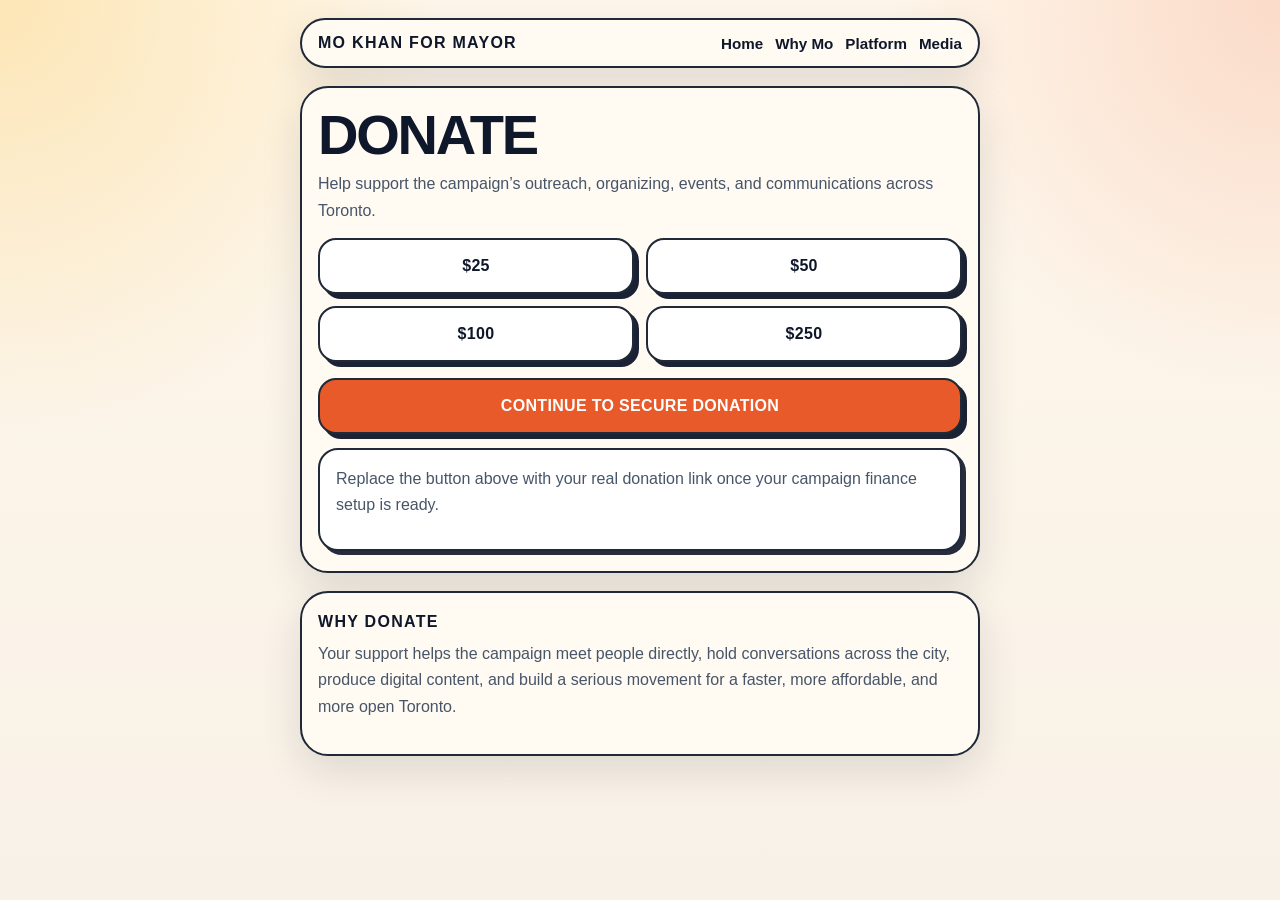
==== donate.html @ 5d686a18 "Create donate.html" ====
<!DOCTYPE html>
<html lang="en">
<head>
  <meta charset="UTF-8" />
  <meta name="viewport" content="width=device-width, initial-scale=1.0" />
  <title>Donate | Mo Khan for Mayor</title>
  <style>
    :root {
      --bg: #f7efe3;
      --paper: #fffaf2;
      --ink: #0f172a;
      --muted: #475569;
      --red: #e85a2a;
      --gold: #f6b317;
      --border: #1f2937;
      --shadow: 0 14px 40px rgba(15, 23, 42, 0.12);
    }

    * { box-sizing: border-box; }

    body {
      margin: 0;
      font-family: Inter, -apple-system, BlinkMacSystemFont, "Segoe UI", Roboto, Helvetica, Arial, sans-serif;
      color: var(--ink);
      background:
        radial-gradient(circle at top left, rgba(246,179,23,0.25), transparent 28%),
        radial-gradient(circle at top right, rgba(232,90,42,0.18), transparent 25%),
        linear-gradient(180deg, #fff7eb 0%, #f8f1e7 100%);
      min-height: 100vh;
      padding: 18px 12px 30px;
    }

    .container {
      width: 100%;
      max-width: 680px;
      margin: 0 auto;
    }

    .nav, .section {
      background: var(--paper);
      border: 2px solid var(--border);
      box-shadow: var(--shadow);
      border-radius: 28px;
    }

    .nav {
      display: flex;
      justify-content: space-between;
      align-items: center;
      gap: 12px;
      flex-wrap: wrap;
      padding: 14px 16px;
      margin-bottom: 18px;
    }

    .brand {
      font-weight: 900;
      text-transform: uppercase;
      letter-spacing: 0.08em;
    }

    .navlinks {
      display: flex;
      gap: 12px;
      flex-wrap: wrap;
    }

    .navlinks a {
      text-decoration: none;
      color: var(--ink);
      font-weight: 800;
      font-size: 0.95rem;
    }

    .section {
      padding: 20px 16px;
      margin-bottom: 18px;
    }

    h1 {
      margin: 0 0 10px;
      font-size: clamp(2rem, 8vw, 3.5rem);
      line-height: 0.95;
      text-transform: uppercase;
      letter-spacing: -0.04em;
    }

    h2 {
      margin: 0 0 10px;
      font-size: 1rem;
      text-transform: uppercase;
      letter-spacing: 0.08em;
    }

    p {
      margin: 0 0 14px;
      color: var(--muted);
      line-height: 1.65;
      font-weight: 500;
    }

    .amounts {
      display: grid;
      grid-template-columns: 1fr 1fr;
      gap: 12px;
      margin-top: 12px;
    }

    .amount, .btn {
      display: flex;
      align-items: center;
      justify-content: center;
      min-height: 56px;
      text-decoration: none;
      border-radius: 18px;
      border: 2px solid var(--border);
      background: #fff;
      color: var(--ink);
      font-weight: 900;
      text-transform: uppercase;
      letter-spacing: 0.02em;
      box-shadow: 5px 5px 0 rgba(15, 23, 42, 0.95);
    }

    .btn.primary {
      background: var(--red);
      color: white;
    }

    .note {
      background: #fff;
      border: 2px solid var(--border);
      border-radius: 20px;
      padding: 16px;
      box-shadow: 4px 4px 0 rgba(15, 23, 42, 0.9);
      margin-top: 14px;
    }

    .actions {
      display: grid;
      gap: 12px;
      margin-top: 16px;
    }
  </style>
</head>
<body>
  <main class="container">
    <nav class="nav">
      <div class="brand">Mo Khan for Mayor</div>
      <div class="navlinks">
        <a href="index.html">Home</a>
        <a href="why-mo.html">Why Mo</a>
        <a href="platform.html">Platform</a>
        <a href="media.html">Media</a>
      </div>
    </nav>

    <section class="section">
      <h1>Donate</h1>
      <p>
        Help support the campaign’s outreach, organizing, events, and communications across Toronto.
      </p>

      <div class="amounts">
        <a class="amount" href="#">$25</a>
        <a class="amount" href="#">$50</a>
        <a class="amount" href="#">$100</a>
        <a class="amount" href="#">$250</a>
      </div>

      <div class="actions">
        <a class="btn primary" href="#">Continue to secure donation</a>
      </div>

      <div class="note">
        <p>
          Replace the button above with your real donation link once your campaign finance setup is ready.
        </p>
      </div>
    </section>

    <section class="section">
      <h2>Why donate</h2>
      <p>
        Your support helps the campaign meet people directly, hold conversations across the city,
        produce digital content, and build a serious movement for a faster, more affordable, and more open Toronto.
      </p>
    </section>
  </main>
</body>
</html>
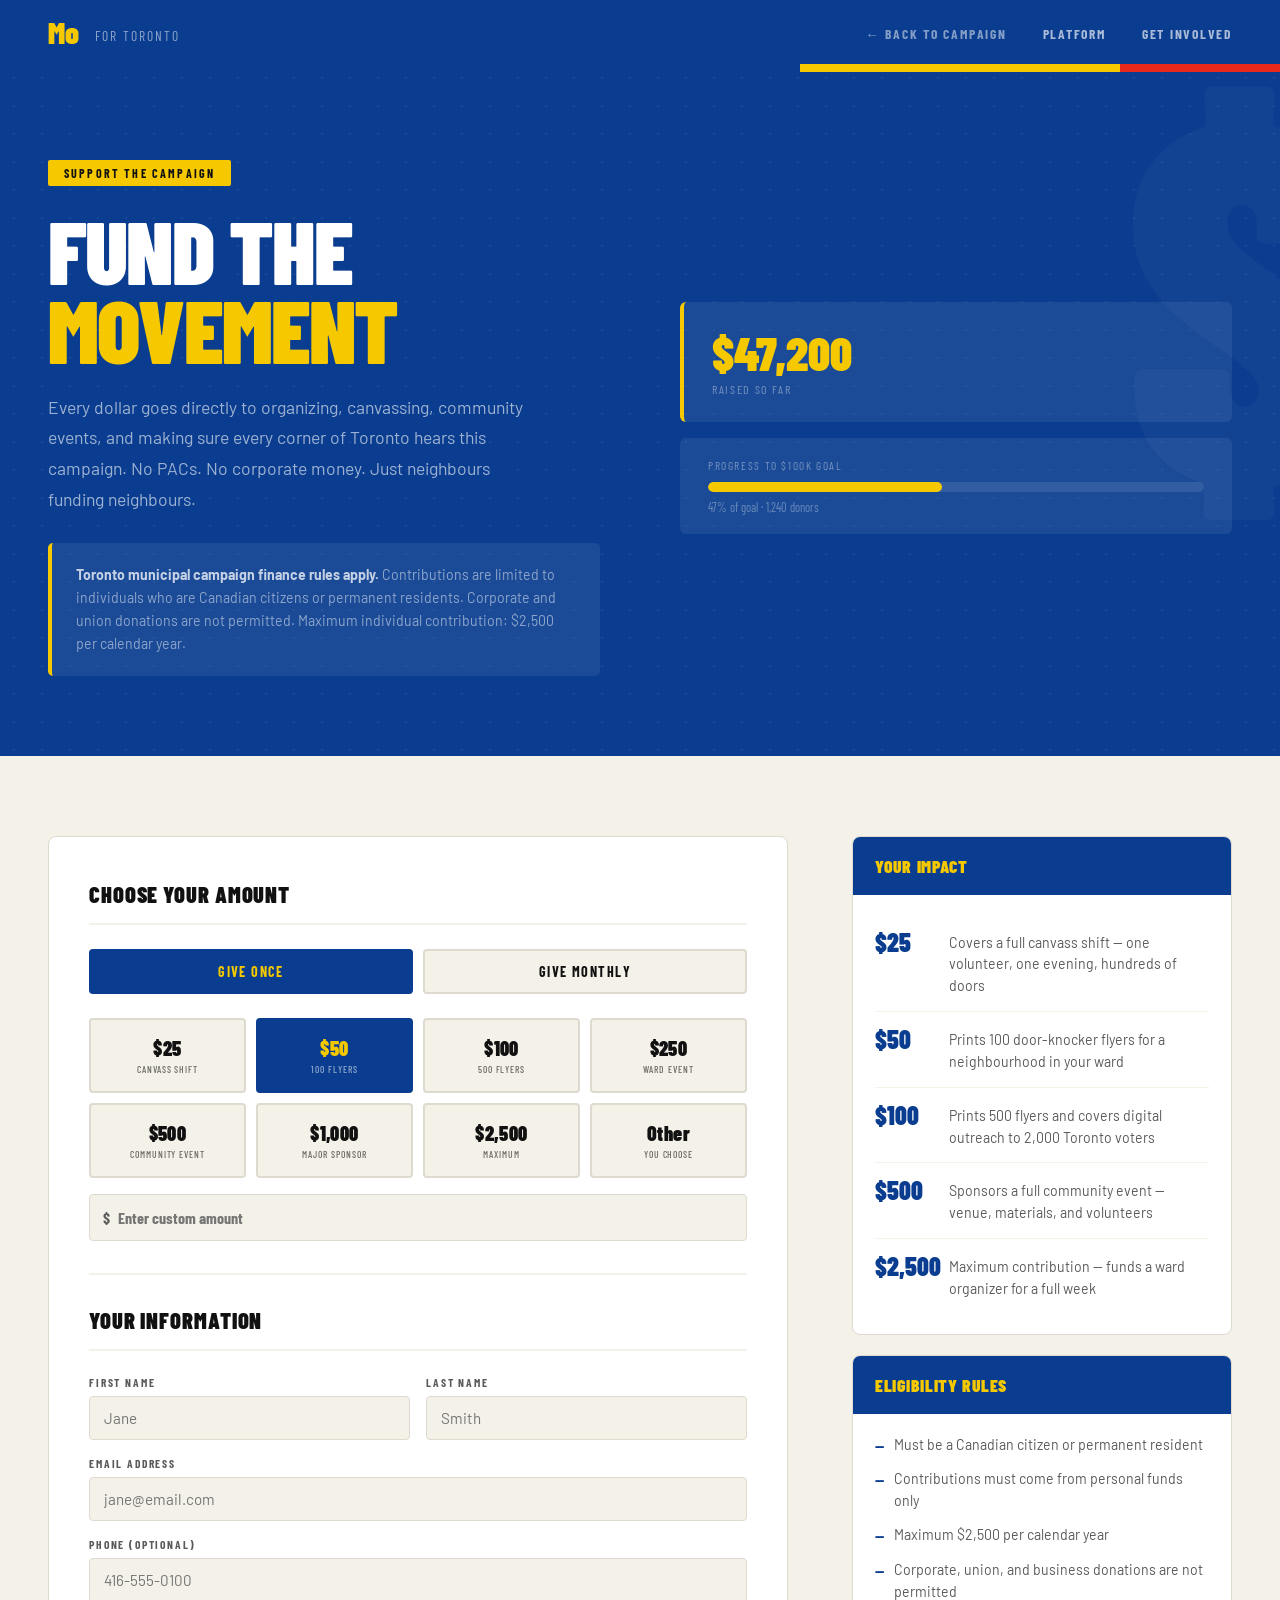
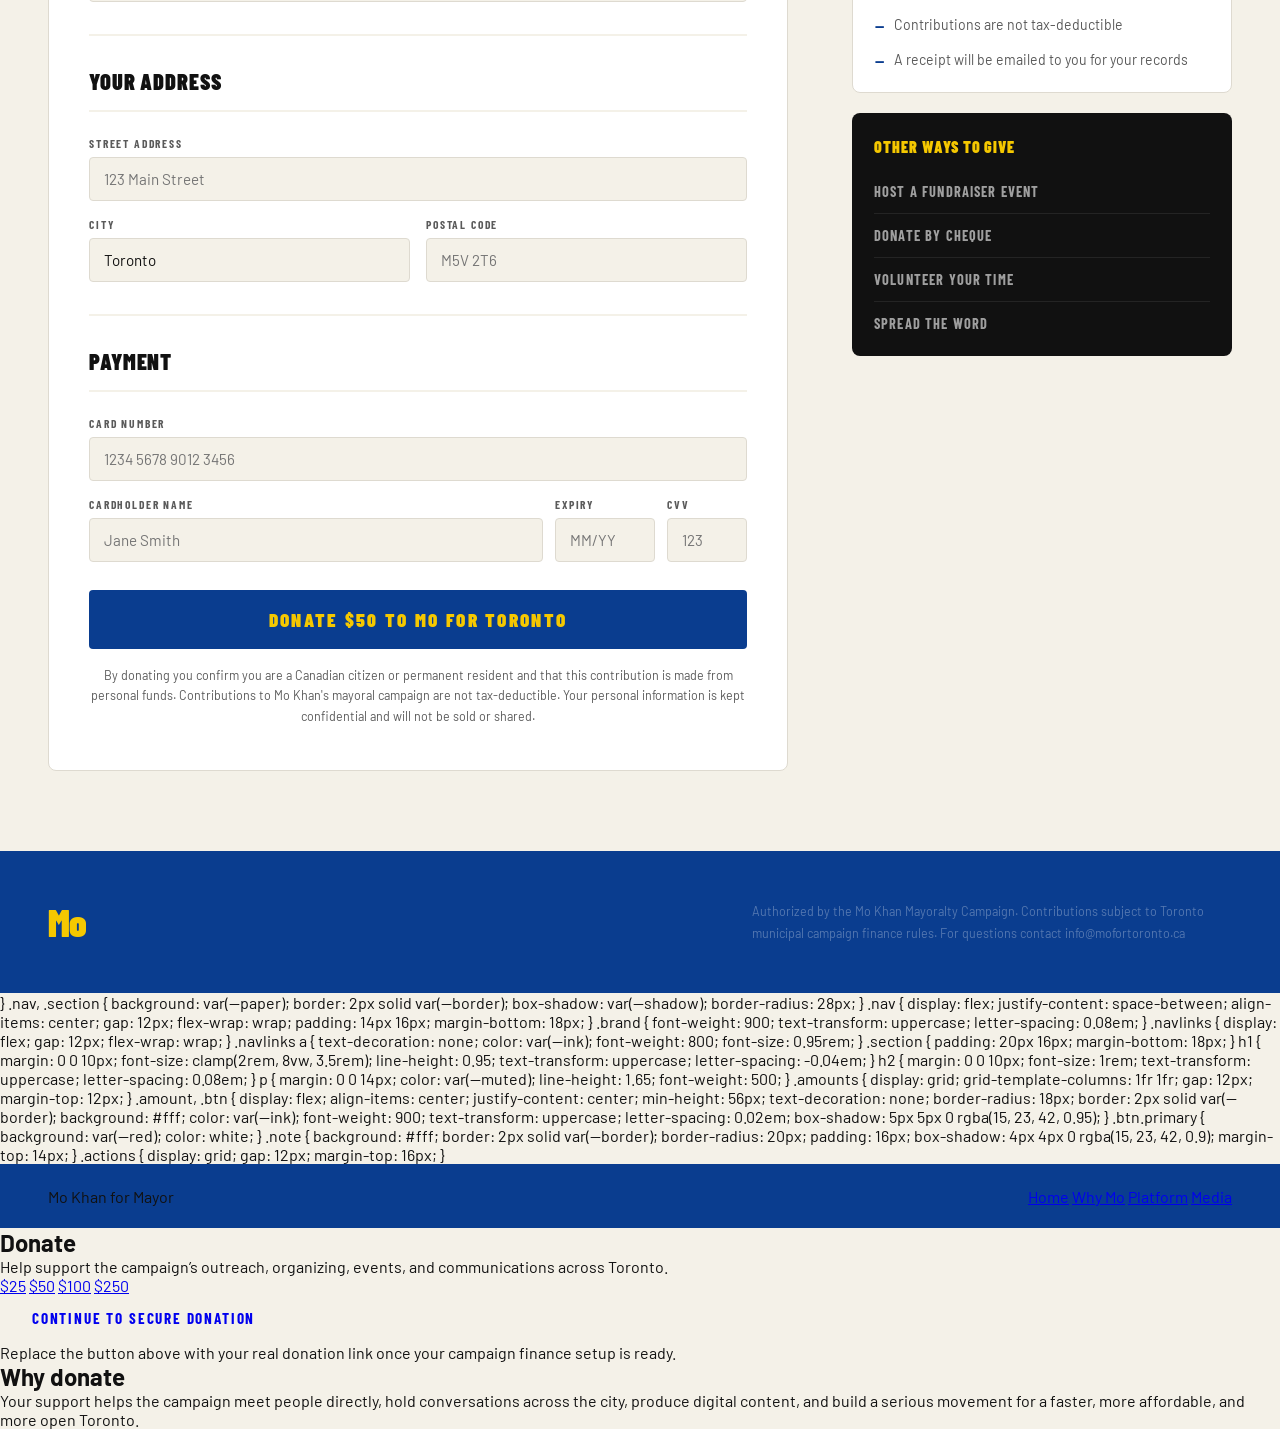
==== commit 4d7b1b4e: "Update donate.html" ====
--- a/donate.html
+++ b/donate.html
@@ -3,38 +3,456 @@
 <head>
   <meta charset="UTF-8" />
   <meta name="viewport" content="width=device-width, initial-scale=1.0" />
-  <title>Donate | Mo Khan for Mayor</title>
+  <title>Donate — Mo for Toronto</title>
+  <link rel="preconnect" href="https://fonts.googleapis.com">
+  <link rel="preconnect" href="https://fonts.gstatic.com" crossorigin>
+  <link href="https://fonts.googleapis.com/css2?family=Barlow+Condensed:ital,wght@0,400;0,700;0,900;1,900&family=Barlow:wght@400;500;700&display=swap" rel="stylesheet">
   <style>
     :root {
-      --bg: #f7efe3;
-      --paper: #fffaf2;
-      --ink: #0f172a;
-      --muted: #475569;
-      --red: #e85a2a;
-      --gold: #f6b317;
-      --border: #1f2937;
-      --shadow: 0 14px 40px rgba(15, 23, 42, 0.12);
-    }
-
-    * { box-sizing: border-box; }
-
-    body {
-      margin: 0;
-      font-family: Inter, -apple-system, BlinkMacSystemFont, "Segoe UI", Roboto, Helvetica, Arial, sans-serif;
-      color: var(--ink);
-      background:
-        radial-gradient(circle at top left, rgba(246,179,23,0.25), transparent 28%),
-        radial-gradient(circle at top right, rgba(232,90,42,0.18), transparent 25%),
-        linear-gradient(180deg, #fff7eb 0%, #f8f1e7 100%);
-      min-height: 100vh;
-      padding: 18px 12px 30px;
-    }
-
-    .container {
-      width: 100%;
-      max-width: 680px;
-      margin: 0 auto;
-    }
+      --blue:    #0A3D8F;
+      --blue2:   #0D4FAF;
+      --yellow:  #F5C800;
+      --yellow2: #C49A00;
+      --red:     #E8291C;
+      --black:   #111111;
+      --paper:   #F4F1E8;
+      --white:   #FEFEFE;
+      --muted:   #5a5a5a;
+      --max:     1200px;
+    }
+    *, *::before, *::after { box-sizing: border-box; margin: 0; padding: 0; }
+    html { scroll-behavior: smooth; }
+    body { font-family: 'Barlow', sans-serif; background: var(--paper); color: var(--black); overflow-x: hidden; }
+
+    /* ── NAV ── */
+    nav {
+      background: var(--blue);
+      display: flex; align-items: center; justify-content: space-between;
+      padding: 0 48px; height: 64px; position: sticky; top: 0; z-index: 100;
+    }
+    .nav-logo { font-family: 'Barlow Condensed', sans-serif; font-weight: 900; font-size: 1.9rem; color: var(--yellow); text-decoration: none; line-height: 1; }
+    .nav-logo span { color: rgba(255,255,255,0.55); font-weight: 400; font-size: 0.85rem; letter-spacing: 0.15em; text-transform: uppercase; margin-left: 10px; vertical-align: middle; }
+    .nav-links { display: flex; gap: 36px; list-style: none; align-items: center; }
+    .nav-links a { font-family: 'Barlow Condensed', sans-serif; font-weight: 700; font-size: 0.85rem; letter-spacing: 0.13em; text-transform: uppercase; color: rgba(255,255,255,0.65); text-decoration: none; transition: color 0.15s; }
+    .nav-links a:hover { color: var(--yellow); }
+    .nav-back { color: rgba(255,255,255,0.5) !important; }
+    .nav-back:hover { color: var(--yellow) !important; }
+    @media (max-width: 600px) { nav { padding: 0 20px; } .nav-links { display: none; } }
+
+    .btn {
+      display: inline-block; font-family: 'Barlow Condensed', sans-serif; font-weight: 700;
+      font-size: 0.95rem; letter-spacing: 0.12em; text-transform: uppercase;
+      text-decoration: none; padding: 14px 30px; border-radius: 3px;
+      border: 2px solid transparent; cursor: pointer;
+      transition: transform 0.12s, background 0.15s, color 0.15s, border-color 0.15s; line-height: 1;
+    }
+    .btn:hover { transform: translateY(-2px); }
+    .btn-yellow { background: var(--yellow); color: var(--black); border-color: var(--yellow); }
+    .btn-yellow:hover { background: white; border-color: white; }
+    .btn-ghost { background: transparent; color: white; border-color: rgba(255,255,255,0.45); }
+    .btn-ghost:hover { background: white; color: var(--blue); }
+    .btn-outline { background: transparent; color: var(--black); border-color: var(--black); }
+    .btn-outline:hover { background: var(--black); color: white; }
+
+    /* ── DONATE HERO ── */
+    .donate-hero {
+      background: var(--blue); padding: 96px 48px 80px;
+      position: relative; overflow: hidden;
+    }
+    .donate-hero::before {
+      content: '';
+      position: absolute; inset: 0;
+      background-image: radial-gradient(circle, rgba(255,255,255,0.055) 1px, transparent 1px);
+      background-size: 28px 28px; pointer-events: none;
+    }
+    .donate-hero-stripe { position: absolute; top: 0; left: 0; right: 0; height: 8px; display: flex; }
+    .donate-hero-inner { max-width: var(--max); margin: 0 auto; display: grid; grid-template-columns: 1fr 1fr; gap: 80px; align-items: center; position: relative; z-index: 2; }
+    .donate-hero-bg {
+      position: absolute; right: -60px; top: -40px;
+      font-family: 'Barlow Condensed', sans-serif; font-weight: 900;
+      font-size: 40vw; line-height: 1; color: rgba(255,255,255,0.03);
+      pointer-events: none; user-select: none; letter-spacing: -0.04em;
+    }
+    .dh-tag { display: inline-block; background: var(--yellow); color: var(--black); font-family: 'Barlow Condensed', sans-serif; font-weight: 700; font-size: 0.75rem; letter-spacing: 0.18em; text-transform: uppercase; padding: 6px 16px; border-radius: 2px; margin-bottom: 24px; }
+    .dh-title { font-family: 'Barlow Condensed', sans-serif; font-weight: 900; font-size: clamp(52px, 7vw, 96px); line-height: 0.88; letter-spacing: -0.02em; text-transform: uppercase; color: white; margin-bottom: 24px; }
+    .dh-title span { color: var(--yellow); }
+    .dh-body { font-size: 1.1rem; line-height: 1.75; color: rgba(255,255,255,0.6); max-width: 480px; }
+    .dh-rules { margin-top: 28px; padding: 20px 24px; background: rgba(255,255,255,0.07); border-radius: 5px; border-left: 4px solid var(--yellow); }
+    .dh-rules p { font-size: 0.88rem; line-height: 1.65; color: rgba(255,255,255,0.5); }
+    .dh-rules strong { color: rgba(255,255,255,0.75); font-weight: 700; }
+
+    /* ── DONATE FORM SECTION ── */
+    .donate-form-section { padding: 80px 48px; }
+    .donate-form-inner { max-width: var(--max); margin: 0 auto; display: grid; grid-template-columns: 1fr 380px; gap: 64px; align-items: start; }
+
+    /* ── FORM CARD ── */
+    .form-card { background: white; border: 1.5px solid #dedad0; border-radius: 8px; padding: 44px 40px; }
+    .form-section-title { font-family: 'Barlow Condensed', sans-serif; font-weight: 900; font-size: 1.4rem; text-transform: uppercase; letter-spacing: 0.04em; margin-bottom: 24px; padding-bottom: 16px; border-bottom: 2px solid var(--paper); }
+    .form-row { display: grid; grid-template-columns: 1fr 1fr; gap: 16px; margin-bottom: 16px; }
+    .form-row.single { grid-template-columns: 1fr; }
+    .form-group { display: flex; flex-direction: column; gap: 7px; }
+    .form-label { font-family: 'Barlow Condensed', sans-serif; font-weight: 700; font-size: 0.72rem; letter-spacing: 0.16em; text-transform: uppercase; color: var(--muted); }
+    .form-input {
+      font-family: 'Barlow', sans-serif; font-size: 0.95rem;
+      padding: 12px 14px; border: 1.5px solid #dedad0; border-radius: 4px;
+      background: var(--paper); color: var(--black);
+      transition: border-color 0.15s, background 0.15s; outline: none;
+    }
+    .form-input:focus { border-color: var(--blue); background: white; }
+    select.form-input { cursor: pointer; }
+
+    /* amount picker */
+    .amount-grid { display: grid; grid-template-columns: repeat(4, 1fr); gap: 10px; margin-bottom: 16px; }
+    .amount-btn {
+      font-family: 'Barlow Condensed', sans-serif; font-weight: 900;
+      font-size: 1.25rem; letter-spacing: 0.02em;
+      padding: 16px 10px; border-radius: 4px;
+      border: 2px solid #dedad0; background: var(--paper);
+      cursor: pointer; transition: all 0.15s; text-align: center;
+      color: var(--black);
+    }
+    .amount-btn:hover { border-color: var(--blue); background: white; }
+    .amount-btn.active { border-color: var(--blue); background: var(--blue); color: var(--yellow); }
+    .amount-btn .sub { display: block; font-size: 0.6rem; font-weight: 500; letter-spacing: 0.1em; text-transform: uppercase; margin-top: 3px; opacity: 0.6; }
+    .amount-btn.active .sub { opacity: 0.8; color: rgba(255,255,255,0.7); }
+    .custom-amount-wrap { position: relative; margin-bottom: 24px; }
+    .custom-amount-prefix {
+      position: absolute; left: 14px; top: 50%; transform: translateY(-50%);
+      font-family: 'Barlow Condensed', sans-serif; font-weight: 700; font-size: 1rem;
+      color: var(--muted); pointer-events: none;
+    }
+    .custom-amount-input {
+      font-family: 'Barlow Condensed', sans-serif; font-weight: 700; font-size: 1rem;
+      padding: 13px 14px 13px 28px; border: 1.5px solid #dedad0; border-radius: 4px;
+      background: var(--paper); color: var(--black); width: 100%; outline: none;
+      transition: border-color 0.15s, background 0.15s;
+    }
+    .custom-amount-input:focus { border-color: var(--blue); background: white; }
+
+    /* frequency */
+    .freq-row { display: flex; gap: 10px; margin-bottom: 24px; }
+    .freq-btn {
+      flex: 1; font-family: 'Barlow Condensed', sans-serif; font-weight: 700;
+      font-size: 0.88rem; letter-spacing: 0.1em; text-transform: uppercase;
+      padding: 12px; border-radius: 4px; border: 2px solid #dedad0;
+      background: var(--paper); cursor: pointer; transition: all 0.15s; color: var(--black);
+    }
+    .freq-btn:hover { border-color: var(--blue); }
+    .freq-btn.active { border-color: var(--blue); background: var(--blue); color: var(--yellow); }
+
+    /* card input */
+    .card-row { display: grid; grid-template-columns: 1fr 100px 80px; gap: 12px; }
+
+    /* submit */
+    .submit-btn {
+      width: 100%; padding: 18px; border: none; border-radius: 4px;
+      background: var(--blue); color: var(--yellow);
+      font-family: 'Barlow Condensed', sans-serif; font-weight: 900;
+      font-size: 1.2rem; letter-spacing: 0.12em; text-transform: uppercase;
+      cursor: pointer; transition: background 0.15s, transform 0.12s; margin-top: 28px;
+    }
+    .submit-btn:hover { background: var(--blue2); transform: translateY(-2px); }
+    .form-disclaimer { font-size: 0.78rem; color: var(--muted); line-height: 1.65; margin-top: 16px; text-align: center; }
+
+    .form-divider { height: 2px; background: var(--paper); margin: 32px 0; }
+
+    /* ── SIDEBAR ── */
+    .sidebar { display: flex; flex-direction: column; gap: 20px; }
+    .sidebar-card { background: white; border: 1.5px solid #dedad0; border-radius: 8px; overflow: hidden; }
+    .sidebar-card-header { background: var(--blue); padding: 18px 22px; }
+    .sidebar-card-title { font-family: 'Barlow Condensed', sans-serif; font-weight: 900; font-size: 1.1rem; text-transform: uppercase; letter-spacing: 0.04em; color: var(--yellow); }
+    .sidebar-card-body { padding: 20px 22px; }
+    .impact-item { display: flex; align-items: flex-start; gap: 14px; padding: 14px 0; border-bottom: 1px solid var(--paper); }
+    .impact-item:last-child { border-bottom: none; }
+    .impact-amount { font-family: 'Barlow Condensed', sans-serif; font-weight: 900; font-size: 1.6rem; color: var(--blue); line-height: 1; min-width: 60px; }
+    .impact-desc { font-size: 0.88rem; line-height: 1.55; color: var(--muted); padding-top: 3px; }
+    .rules-list { list-style: none; display: flex; flex-direction: column; gap: 12px; }
+    .rules-list li { display: flex; align-items: flex-start; gap: 10px; font-size: 0.88rem; line-height: 1.55; color: var(--muted); }
+    .rules-list li::before { content: '—'; color: var(--blue); font-weight: 700; flex-shrink: 0; margin-top: 1px; }
+    .other-ways { background: var(--black); border-radius: 8px; padding: 24px 22px; }
+    .other-ways-title { font-family: 'Barlow Condensed', sans-serif; font-weight: 900; font-size: 1rem; text-transform: uppercase; letter-spacing: 0.06em; color: var(--yellow); margin-bottom: 14px; }
+    .other-way { display: block; text-decoration: none; padding: 13px 0; border-bottom: 1px solid rgba(255,255,255,0.08); color: rgba(255,255,255,0.6); font-family: 'Barlow Condensed', sans-serif; font-weight: 700; font-size: 0.9rem; letter-spacing: 0.08em; text-transform: uppercase; transition: color 0.15s; }
+    .other-way:last-child { border-bottom: none; padding-bottom: 0; }
+    .other-way:hover { color: var(--yellow); }
+
+    /* ── FOOTER ── */
+    footer { background: var(--blue); padding: 48px 48px; }
+    .footer-inner { max-width: var(--max); margin: 0 auto; display: flex; justify-content: space-between; align-items: center; flex-wrap: wrap; gap: 24px; }
+    .f-logo { font-family: 'Barlow Condensed', sans-serif; font-weight: 900; font-size: 2.4rem; color: var(--yellow); letter-spacing: -0.02em; text-decoration: none; }
+    .f-note { font-size: 0.78rem; color: rgba(255,255,255,0.3); line-height: 1.8; max-width: 480px; }
+
+    @media (max-width: 960px) {
+      .donate-hero-inner { grid-template-columns: 1fr; }
+      .donate-form-inner { grid-template-columns: 1fr; }
+      .sidebar { display: grid; grid-template-columns: 1fr 1fr; }
+    }
+    @media (max-width: 640px) {
+      .donate-hero { padding: 60px 24px 48px; }
+      .donate-form-section { padding: 48px 24px; }
+      .form-card { padding: 28px 20px; }
+      .amount-grid { grid-template-columns: repeat(2,1fr); }
+      .card-row { grid-template-columns: 1fr 1fr; }
+      .sidebar { grid-template-columns: 1fr; }
+    }
+  </style>
+</head>
+<body>
+
+  <nav>
+    <a class="nav-logo" href="index.html">Mo <span>for Toronto</span></a>
+    <ul class="nav-links">
+      <li><a href="index.html" class="nav-back">← Back to campaign</a></li>
+      <li><a href="index.html#platform">Platform</a></li>
+      <li><a href="index.html#involve">Get Involved</a></li>
+    </ul>
+  </nav>
+
+  <!-- HERO -->
+  <div class="donate-hero">
+    <div class="donate-hero-stripe">
+      <span style="background:#0A3D8F;flex:5;"></span>
+      <span style="background:#F5C800;flex:2;"></span>
+      <span style="background:#E8291C;flex:1;"></span>
+    </div>
+    <div class="donate-hero-bg" aria-hidden="true">$</div>
+    <div class="donate-hero-inner">
+      <div>
+        <div class="dh-tag">Support the campaign</div>
+        <h1 class="dh-title">Fund the<br><span>movement</span></h1>
+        <p class="dh-body">Every dollar goes directly to organizing, canvassing, community events, and making sure every corner of Toronto hears this campaign. No PACs. No corporate money. Just neighbours funding neighbours.</p>
+        <div class="dh-rules">
+          <p><strong>Toronto municipal campaign finance rules apply.</strong> Contributions are limited to individuals who are Canadian citizens or permanent residents. Corporate and union donations are not permitted. Maximum individual contribution: $2,500 per calendar year.</p>
+        </div>
+      </div>
+      <div style="display:flex;flex-direction:column;gap:16px;">
+        <div style="background:rgba(255,255,255,0.07);border-radius:6px;padding:26px 28px;border-left:4px solid var(--yellow);">
+          <div style="font-family:'Barlow Condensed',sans-serif;font-weight:900;font-size:3rem;color:var(--yellow);line-height:1;">$47,200</div>
+          <div style="font-family:'Barlow Condensed',sans-serif;font-size:0.75rem;letter-spacing:0.14em;text-transform:uppercase;color:rgba(255,255,255,0.4);margin-top:6px;">Raised so far</div>
+        </div>
+        <div style="background:rgba(255,255,255,0.07);border-radius:6px;padding:20px 28px;">
+          <div style="font-family:'Barlow Condensed',sans-serif;font-size:0.72rem;letter-spacing:0.14em;text-transform:uppercase;color:rgba(255,255,255,0.4);margin-bottom:10px;">Progress to $100k goal</div>
+          <div style="height:10px;background:rgba(255,255,255,0.1);border-radius:999px;overflow:hidden;">
+            <div style="height:100%;width:47.2%;background:var(--yellow);border-radius:999px;"></div>
+          </div>
+          <div style="font-family:'Barlow Condensed',sans-serif;font-size:0.78rem;color:rgba(255,255,255,0.35);margin-top:8px;">47% of goal · 1,240 donors</div>
+        </div>
+      </div>
+    </div>
+  </div>
+
+  <!-- FORM + SIDEBAR -->
+  <div class="donate-form-section">
+    <div class="donate-form-inner">
+
+      <!-- FORM -->
+      <div class="form-card">
+        <div class="form-section-title">Choose your amount</div>
+
+        <!-- Frequency -->
+        <div class="freq-row">
+          <button class="freq-btn active" onclick="setFreq(this, 'once')">Give once</button>
+          <button class="freq-btn" onclick="setFreq(this, 'monthly')">Give monthly</button>
+        </div>
+
+        <!-- Amount buttons -->
+        <div class="amount-grid">
+          <button class="amount-btn" onclick="setAmount(this, 25)">$25<span class="sub">Canvass shift</span></button>
+          <button class="amount-btn active" onclick="setAmount(this, 50)">$50<span class="sub">100 flyers</span></button>
+          <button class="amount-btn" onclick="setAmount(this, 100)">$100<span class="sub">500 flyers</span></button>
+          <button class="amount-btn" onclick="setAmount(this, 250)">$250<span class="sub">Ward event</span></button>
+          <button class="amount-btn" onclick="setAmount(this, 500)">$500<span class="sub">Community event</span></button>
+          <button class="amount-btn" onclick="setAmount(this, 1000)">$1,000<span class="sub">Major sponsor</span></button>
+          <button class="amount-btn" onclick="setAmount(this, 2500)">$2,500<span class="sub">Maximum</span></button>
+          <button class="amount-btn" onclick="setCustom(this)">Other<span class="sub">You choose</span></button>
+        </div>
+        <div class="custom-amount-wrap">
+          <span class="custom-amount-prefix">$</span>
+          <input class="custom-amount-input" type="number" id="custom-amount" placeholder="Enter custom amount" min="1" max="2500" />
+        </div>
+
+        <div class="form-divider"></div>
+        <div class="form-section-title">Your information</div>
+
+        <div class="form-row">
+          <div class="form-group">
+            <label class="form-label">First name</label>
+            <input class="form-input" type="text" placeholder="Jane" />
+          </div>
+          <div class="form-group">
+            <label class="form-label">Last name</label>
+            <input class="form-input" type="text" placeholder="Smith" />
+          </div>
+        </div>
+        <div class="form-row single">
+          <div class="form-group">
+            <label class="form-label">Email address</label>
+            <input class="form-input" type="email" placeholder="jane@email.com" />
+          </div>
+        </div>
+        <div class="form-row single">
+          <div class="form-group">
+            <label class="form-label">Phone (optional)</label>
+            <input class="form-input" type="tel" placeholder="416-555-0100" />
+          </div>
+        </div>
+
+        <div class="form-divider"></div>
+        <div class="form-section-title">Your address</div>
+        <div class="form-row single">
+          <div class="form-group">
+            <label class="form-label">Street address</label>
+            <input class="form-input" type="text" placeholder="123 Main Street" />
+          </div>
+        </div>
+        <div class="form-row">
+          <div class="form-group">
+            <label class="form-label">City</label>
+            <input class="form-input" type="text" placeholder="Toronto" value="Toronto" />
+          </div>
+          <div class="form-group">
+            <label class="form-label">Postal code</label>
+            <input class="form-input" type="text" placeholder="M5V 2T6" />
+          </div>
+        </div>
+
+        <div class="form-divider"></div>
+        <div class="form-section-title">Payment</div>
+
+        <div class="form-row single">
+          <div class="form-group">
+            <label class="form-label">Card number</label>
+            <input class="form-input" type="text" placeholder="1234 5678 9012 3456" maxlength="19" />
+          </div>
+        </div>
+        <div class="card-row">
+          <div class="form-group">
+            <label class="form-label">Cardholder name</label>
+            <input class="form-input" type="text" placeholder="Jane Smith" />
+          </div>
+          <div class="form-group">
+            <label class="form-label">Expiry</label>
+            <input class="form-input" type="text" placeholder="MM/YY" maxlength="5" />
+          </div>
+          <div class="form-group">
+            <label class="form-label">CVV</label>
+            <input class="form-input" type="text" placeholder="123" maxlength="4" />
+          </div>
+        </div>
+
+        <button class="submit-btn" id="submit-btn">Donate $50 to Mo for Toronto</button>
+        <p class="form-disclaimer">
+          By donating you confirm you are a Canadian citizen or permanent resident and that this contribution is made from personal funds.
+          Contributions to Mo Khan's mayoral campaign are not tax-deductible.
+          Your personal information is kept confidential and will not be sold or shared.
+        </p>
+      </div>
+
+      <!-- SIDEBAR -->
+      <div class="sidebar">
+
+        <div class="sidebar-card">
+          <div class="sidebar-card-header">
+            <div class="sidebar-card-title">Your impact</div>
+          </div>
+          <div class="sidebar-card-body">
+            <div class="impact-item">
+              <div class="impact-amount">$25</div>
+              <div class="impact-desc">Covers a full canvass shift — one volunteer, one evening, hundreds of doors</div>
+            </div>
+            <div class="impact-item">
+              <div class="impact-amount">$50</div>
+              <div class="impact-desc">Prints 100 door-knocker flyers for a neighbourhood in your ward</div>
+            </div>
+            <div class="impact-item">
+              <div class="impact-amount">$100</div>
+              <div class="impact-desc">Prints 500 flyers and covers digital outreach to 2,000 Toronto voters</div>
+            </div>
+            <div class="impact-item">
+              <div class="impact-amount">$500</div>
+              <div class="impact-desc">Sponsors a full community event — venue, materials, and volunteers</div>
+            </div>
+            <div class="impact-item">
+              <div class="impact-amount">$2,500</div>
+              <div class="impact-desc">Maximum contribution — funds a ward organizer for a full week</div>
+            </div>
+          </div>
+        </div>
+
+        <div class="sidebar-card">
+          <div class="sidebar-card-header">
+            <div class="sidebar-card-title">Eligibility rules</div>
+          </div>
+          <div class="sidebar-card-body">
+            <ul class="rules-list">
+              <li>Must be a Canadian citizen or permanent resident</li>
+              <li>Contributions must come from personal funds only</li>
+              <li>Maximum $2,500 per calendar year</li>
+              <li>Corporate, union, and business donations are not permitted</li>
+              <li>Contributions are not tax-deductible</li>
+              <li>A receipt will be emailed to you for your records</li>
+            </ul>
+          </div>
+        </div>
+
+        <div class="other-ways">
+          <div class="other-ways-title">Other ways to give</div>
+          <a class="other-way" href="#">Host a fundraiser event</a>
+          <a class="other-way" href="#">Donate by cheque</a>
+          <a class="other-way" href="#">Volunteer your time</a>
+          <a class="other-way" href="#">Spread the word</a>
+        </div>
+
+      </div>
+    </div>
+  </div>
+
+  <footer>
+    <div class="footer-inner">
+      <a class="f-logo" href="index.html">Mo</a>
+      <p class="f-note">Authorized by the Mo Khan Mayoralty Campaign. Contributions subject to Toronto municipal campaign finance rules. For questions contact info@mofortoronto.ca</p>
+    </div>
+  </footer>
+
+  <script>
+    let selectedAmount = 50;
+
+    function setAmount(btn, amount) {
+      document.querySelectorAll('.amount-btn').forEach(b => b.classList.remove('active'));
+      btn.classList.add('active');
+      selectedAmount = amount;
+      document.getElementById('custom-amount').value = '';
+      updateSubmit();
+    }
+
+    function setCustom(btn) {
+      document.querySelectorAll('.amount-btn').forEach(b => b.classList.remove('active'));
+      btn.classList.add('active');
+      document.getElementById('custom-amount').focus();
+    }
+
+    function setFreq(btn, type) {
+      document.querySelectorAll('.freq-btn').forEach(b => b.classList.remove('active'));
+      btn.classList.add('active');
+      updateSubmit();
+    }
+
+    document.getElementById('custom-amount').addEventListener('input', function() {
+      selectedAmount = parseFloat(this.value) || 0;
+      updateSubmit();
+    });
+
+    function updateSubmit() {
+      const customVal = parseFloat(document.getElementById('custom-amount').value);
+      const amount = customVal > 0 ? customVal : selectedAmount;
+      const freq = document.querySelector('.freq-btn.active').textContent.trim();
+      const label = freq === 'Give monthly' ? `/mo` : '';
+      document.getElementById('submit-btn').textContent = `Donate $${amount.toLocaleString()}${label} to Mo for Toronto`;
+    }
+
+    updateSubmit();
+  </script>
+</body>
+</html>    }
 
     .nav, .section {
       background: var(--paper);
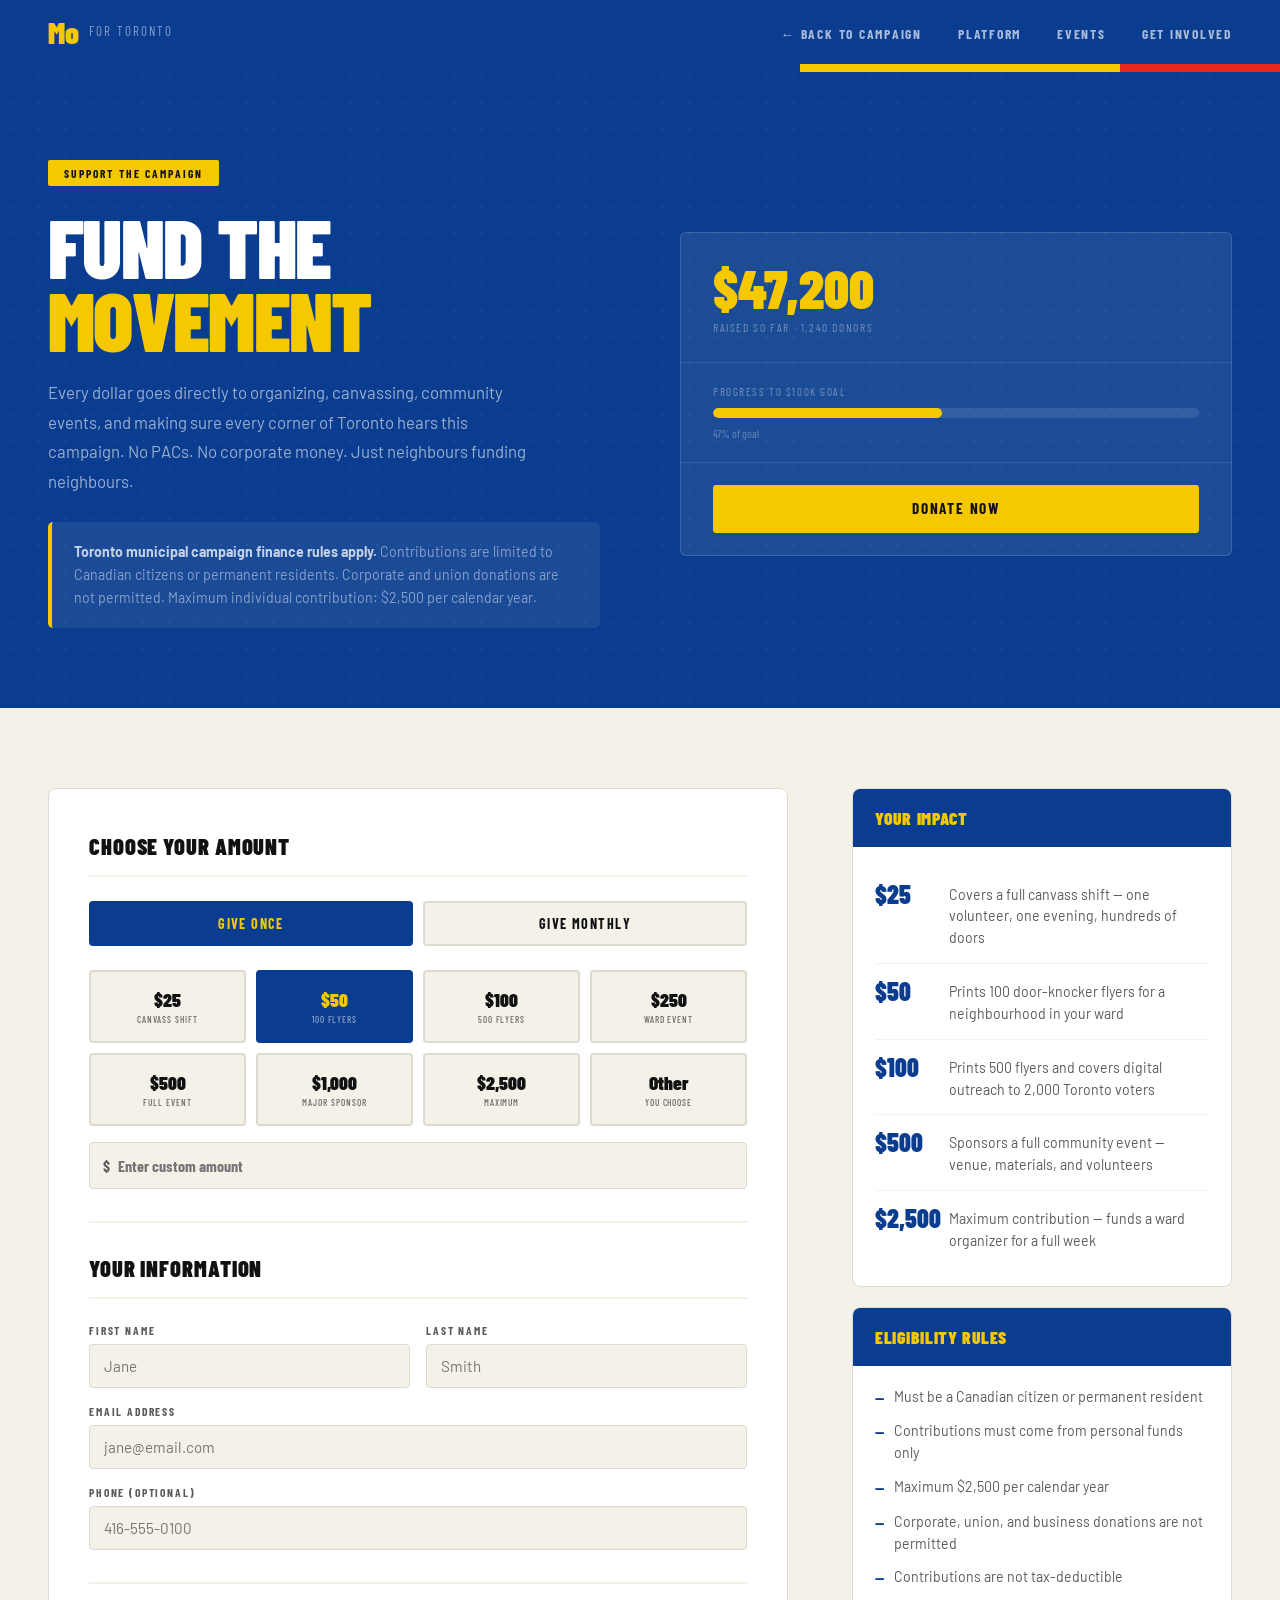
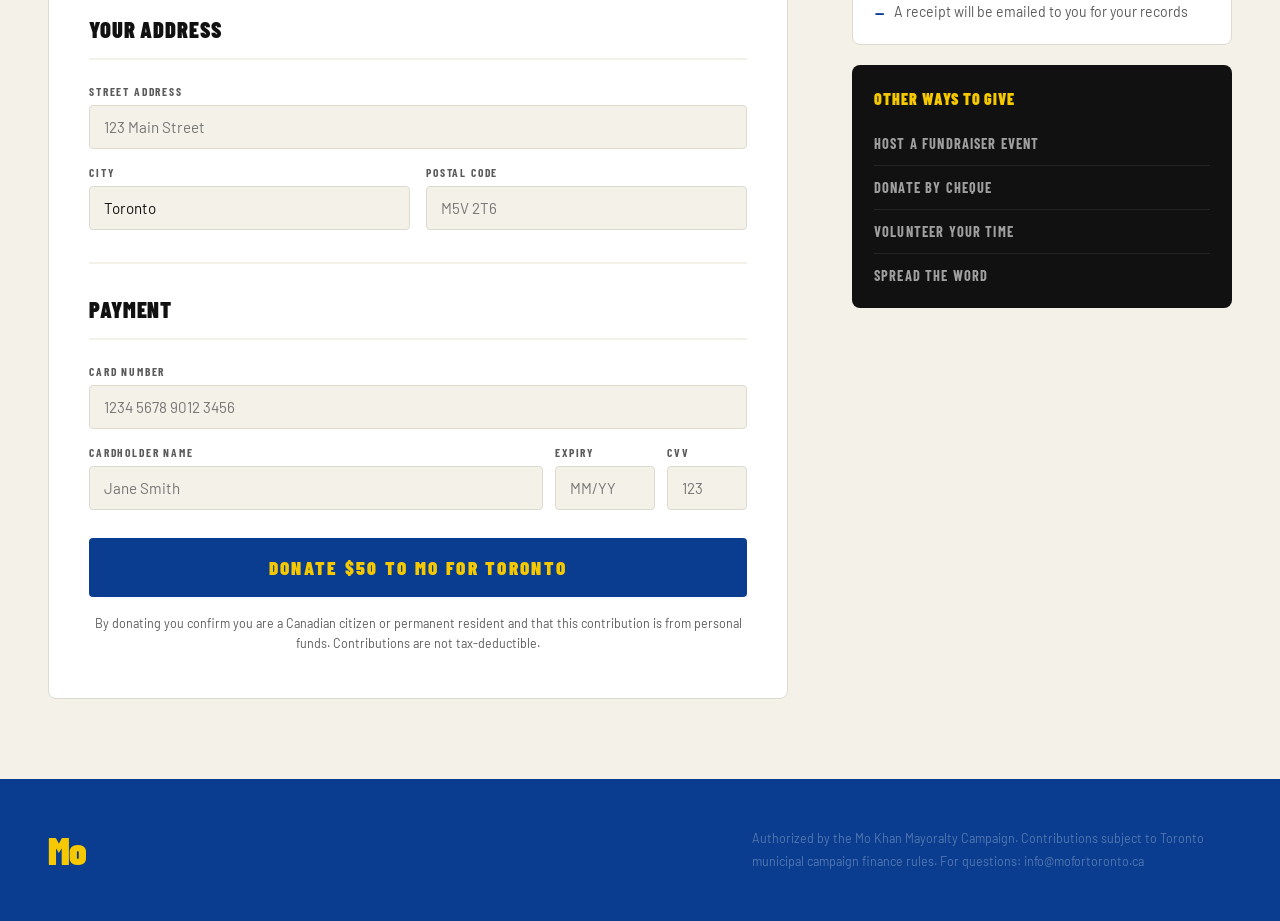
==== commit 5185025a: "Update donate.html" ====
--- a/donate.html
+++ b/donate.html
@@ -1,609 +1,249 @@
 <!DOCTYPE html>
 <html lang="en">
 <head>
-  <meta charset="UTF-8" />
-  <meta name="viewport" content="width=device-width, initial-scale=1.0" />
+  <meta charset="UTF-8"/>
+  <meta name="viewport" content="width=device-width, initial-scale=1.0"/>
   <title>Donate — Mo for Toronto</title>
   <link rel="preconnect" href="https://fonts.googleapis.com">
   <link rel="preconnect" href="https://fonts.gstatic.com" crossorigin>
   <link href="https://fonts.googleapis.com/css2?family=Barlow+Condensed:ital,wght@0,400;0,700;0,900;1,900&family=Barlow:wght@400;500;700&display=swap" rel="stylesheet">
   <style>
-    :root {
-      --blue:    #0A3D8F;
-      --blue2:   #0D4FAF;
-      --yellow:  #F5C800;
-      --yellow2: #C49A00;
-      --red:     #E8291C;
-      --black:   #111111;
-      --paper:   #F4F1E8;
-      --white:   #FEFEFE;
-      --muted:   #5a5a5a;
-      --max:     1200px;
-    }
-    *, *::before, *::after { box-sizing: border-box; margin: 0; padding: 0; }
-    html { scroll-behavior: smooth; }
-    body { font-family: 'Barlow', sans-serif; background: var(--paper); color: var(--black); overflow-x: hidden; }
-
-    /* ── NAV ── */
-    nav {
-      background: var(--blue);
-      display: flex; align-items: center; justify-content: space-between;
-      padding: 0 48px; height: 64px; position: sticky; top: 0; z-index: 100;
-    }
-    .nav-logo { font-family: 'Barlow Condensed', sans-serif; font-weight: 900; font-size: 1.9rem; color: var(--yellow); text-decoration: none; line-height: 1; }
-    .nav-logo span { color: rgba(255,255,255,0.55); font-weight: 400; font-size: 0.85rem; letter-spacing: 0.15em; text-transform: uppercase; margin-left: 10px; vertical-align: middle; }
-    .nav-links { display: flex; gap: 36px; list-style: none; align-items: center; }
-    .nav-links a { font-family: 'Barlow Condensed', sans-serif; font-weight: 700; font-size: 0.85rem; letter-spacing: 0.13em; text-transform: uppercase; color: rgba(255,255,255,0.65); text-decoration: none; transition: color 0.15s; }
-    .nav-links a:hover { color: var(--yellow); }
-    .nav-back { color: rgba(255,255,255,0.5) !important; }
-    .nav-back:hover { color: var(--yellow) !important; }
-    @media (max-width: 600px) { nav { padding: 0 20px; } .nav-links { display: none; } }
-
-    .btn {
-      display: inline-block; font-family: 'Barlow Condensed', sans-serif; font-weight: 700;
-      font-size: 0.95rem; letter-spacing: 0.12em; text-transform: uppercase;
-      text-decoration: none; padding: 14px 30px; border-radius: 3px;
-      border: 2px solid transparent; cursor: pointer;
-      transition: transform 0.12s, background 0.15s, color 0.15s, border-color 0.15s; line-height: 1;
-    }
-    .btn:hover { transform: translateY(-2px); }
-    .btn-yellow { background: var(--yellow); color: var(--black); border-color: var(--yellow); }
-    .btn-yellow:hover { background: white; border-color: white; }
-    .btn-ghost { background: transparent; color: white; border-color: rgba(255,255,255,0.45); }
-    .btn-ghost:hover { background: white; color: var(--blue); }
-    .btn-outline { background: transparent; color: var(--black); border-color: var(--black); }
-    .btn-outline:hover { background: var(--black); color: white; }
-
-    /* ── DONATE HERO ── */
-    .donate-hero {
-      background: var(--blue); padding: 96px 48px 80px;
-      position: relative; overflow: hidden;
-    }
-    .donate-hero::before {
-      content: '';
-      position: absolute; inset: 0;
-      background-image: radial-gradient(circle, rgba(255,255,255,0.055) 1px, transparent 1px);
-      background-size: 28px 28px; pointer-events: none;
-    }
-    .donate-hero-stripe { position: absolute; top: 0; left: 0; right: 0; height: 8px; display: flex; }
-    .donate-hero-inner { max-width: var(--max); margin: 0 auto; display: grid; grid-template-columns: 1fr 1fr; gap: 80px; align-items: center; position: relative; z-index: 2; }
-    .donate-hero-bg {
-      position: absolute; right: -60px; top: -40px;
-      font-family: 'Barlow Condensed', sans-serif; font-weight: 900;
-      font-size: 40vw; line-height: 1; color: rgba(255,255,255,0.03);
-      pointer-events: none; user-select: none; letter-spacing: -0.04em;
-    }
-    .dh-tag { display: inline-block; background: var(--yellow); color: var(--black); font-family: 'Barlow Condensed', sans-serif; font-weight: 700; font-size: 0.75rem; letter-spacing: 0.18em; text-transform: uppercase; padding: 6px 16px; border-radius: 2px; margin-bottom: 24px; }
-    .dh-title { font-family: 'Barlow Condensed', sans-serif; font-weight: 900; font-size: clamp(52px, 7vw, 96px); line-height: 0.88; letter-spacing: -0.02em; text-transform: uppercase; color: white; margin-bottom: 24px; }
-    .dh-title span { color: var(--yellow); }
-    .dh-body { font-size: 1.1rem; line-height: 1.75; color: rgba(255,255,255,0.6); max-width: 480px; }
-    .dh-rules { margin-top: 28px; padding: 20px 24px; background: rgba(255,255,255,0.07); border-radius: 5px; border-left: 4px solid var(--yellow); }
-    .dh-rules p { font-size: 0.88rem; line-height: 1.65; color: rgba(255,255,255,0.5); }
-    .dh-rules strong { color: rgba(255,255,255,0.75); font-weight: 700; }
-
-    /* ── DONATE FORM SECTION ── */
-    .donate-form-section { padding: 80px 48px; }
-    .donate-form-inner { max-width: var(--max); margin: 0 auto; display: grid; grid-template-columns: 1fr 380px; gap: 64px; align-items: start; }
-
-    /* ── FORM CARD ── */
-    .form-card { background: white; border: 1.5px solid #dedad0; border-radius: 8px; padding: 44px 40px; }
-    .form-section-title { font-family: 'Barlow Condensed', sans-serif; font-weight: 900; font-size: 1.4rem; text-transform: uppercase; letter-spacing: 0.04em; margin-bottom: 24px; padding-bottom: 16px; border-bottom: 2px solid var(--paper); }
-    .form-row { display: grid; grid-template-columns: 1fr 1fr; gap: 16px; margin-bottom: 16px; }
-    .form-row.single { grid-template-columns: 1fr; }
-    .form-group { display: flex; flex-direction: column; gap: 7px; }
-    .form-label { font-family: 'Barlow Condensed', sans-serif; font-weight: 700; font-size: 0.72rem; letter-spacing: 0.16em; text-transform: uppercase; color: var(--muted); }
-    .form-input {
-      font-family: 'Barlow', sans-serif; font-size: 0.95rem;
-      padding: 12px 14px; border: 1.5px solid #dedad0; border-radius: 4px;
-      background: var(--paper); color: var(--black);
-      transition: border-color 0.15s, background 0.15s; outline: none;
-    }
-    .form-input:focus { border-color: var(--blue); background: white; }
-    select.form-input { cursor: pointer; }
-
-    /* amount picker */
-    .amount-grid { display: grid; grid-template-columns: repeat(4, 1fr); gap: 10px; margin-bottom: 16px; }
-    .amount-btn {
-      font-family: 'Barlow Condensed', sans-serif; font-weight: 900;
-      font-size: 1.25rem; letter-spacing: 0.02em;
-      padding: 16px 10px; border-radius: 4px;
-      border: 2px solid #dedad0; background: var(--paper);
-      cursor: pointer; transition: all 0.15s; text-align: center;
-      color: var(--black);
-    }
-    .amount-btn:hover { border-color: var(--blue); background: white; }
-    .amount-btn.active { border-color: var(--blue); background: var(--blue); color: var(--yellow); }
-    .amount-btn .sub { display: block; font-size: 0.6rem; font-weight: 500; letter-spacing: 0.1em; text-transform: uppercase; margin-top: 3px; opacity: 0.6; }
-    .amount-btn.active .sub { opacity: 0.8; color: rgba(255,255,255,0.7); }
-    .custom-amount-wrap { position: relative; margin-bottom: 24px; }
-    .custom-amount-prefix {
-      position: absolute; left: 14px; top: 50%; transform: translateY(-50%);
-      font-family: 'Barlow Condensed', sans-serif; font-weight: 700; font-size: 1rem;
-      color: var(--muted); pointer-events: none;
-    }
-    .custom-amount-input {
-      font-family: 'Barlow Condensed', sans-serif; font-weight: 700; font-size: 1rem;
-      padding: 13px 14px 13px 28px; border: 1.5px solid #dedad0; border-radius: 4px;
-      background: var(--paper); color: var(--black); width: 100%; outline: none;
-      transition: border-color 0.15s, background 0.15s;
-    }
-    .custom-amount-input:focus { border-color: var(--blue); background: white; }
-
-    /* frequency */
-    .freq-row { display: flex; gap: 10px; margin-bottom: 24px; }
-    .freq-btn {
-      flex: 1; font-family: 'Barlow Condensed', sans-serif; font-weight: 700;
-      font-size: 0.88rem; letter-spacing: 0.1em; text-transform: uppercase;
-      padding: 12px; border-radius: 4px; border: 2px solid #dedad0;
-      background: var(--paper); cursor: pointer; transition: all 0.15s; color: var(--black);
-    }
-    .freq-btn:hover { border-color: var(--blue); }
-    .freq-btn.active { border-color: var(--blue); background: var(--blue); color: var(--yellow); }
-
-    /* card input */
-    .card-row { display: grid; grid-template-columns: 1fr 100px 80px; gap: 12px; }
-
-    /* submit */
-    .submit-btn {
-      width: 100%; padding: 18px; border: none; border-radius: 4px;
-      background: var(--blue); color: var(--yellow);
-      font-family: 'Barlow Condensed', sans-serif; font-weight: 900;
-      font-size: 1.2rem; letter-spacing: 0.12em; text-transform: uppercase;
-      cursor: pointer; transition: background 0.15s, transform 0.12s; margin-top: 28px;
-    }
-    .submit-btn:hover { background: var(--blue2); transform: translateY(-2px); }
-    .form-disclaimer { font-size: 0.78rem; color: var(--muted); line-height: 1.65; margin-top: 16px; text-align: center; }
-
-    .form-divider { height: 2px; background: var(--paper); margin: 32px 0; }
-
-    /* ── SIDEBAR ── */
-    .sidebar { display: flex; flex-direction: column; gap: 20px; }
-    .sidebar-card { background: white; border: 1.5px solid #dedad0; border-radius: 8px; overflow: hidden; }
-    .sidebar-card-header { background: var(--blue); padding: 18px 22px; }
-    .sidebar-card-title { font-family: 'Barlow Condensed', sans-serif; font-weight: 900; font-size: 1.1rem; text-transform: uppercase; letter-spacing: 0.04em; color: var(--yellow); }
-    .sidebar-card-body { padding: 20px 22px; }
-    .impact-item { display: flex; align-items: flex-start; gap: 14px; padding: 14px 0; border-bottom: 1px solid var(--paper); }
-    .impact-item:last-child { border-bottom: none; }
-    .impact-amount { font-family: 'Barlow Condensed', sans-serif; font-weight: 900; font-size: 1.6rem; color: var(--blue); line-height: 1; min-width: 60px; }
-    .impact-desc { font-size: 0.88rem; line-height: 1.55; color: var(--muted); padding-top: 3px; }
-    .rules-list { list-style: none; display: flex; flex-direction: column; gap: 12px; }
-    .rules-list li { display: flex; align-items: flex-start; gap: 10px; font-size: 0.88rem; line-height: 1.55; color: var(--muted); }
-    .rules-list li::before { content: '—'; color: var(--blue); font-weight: 700; flex-shrink: 0; margin-top: 1px; }
-    .other-ways { background: var(--black); border-radius: 8px; padding: 24px 22px; }
-    .other-ways-title { font-family: 'Barlow Condensed', sans-serif; font-weight: 900; font-size: 1rem; text-transform: uppercase; letter-spacing: 0.06em; color: var(--yellow); margin-bottom: 14px; }
-    .other-way { display: block; text-decoration: none; padding: 13px 0; border-bottom: 1px solid rgba(255,255,255,0.08); color: rgba(255,255,255,0.6); font-family: 'Barlow Condensed', sans-serif; font-weight: 700; font-size: 0.9rem; letter-spacing: 0.08em; text-transform: uppercase; transition: color 0.15s; }
-    .other-way:last-child { border-bottom: none; padding-bottom: 0; }
-    .other-way:hover { color: var(--yellow); }
-
-    /* ── FOOTER ── */
-    footer { background: var(--blue); padding: 48px 48px; }
-    .footer-inner { max-width: var(--max); margin: 0 auto; display: flex; justify-content: space-between; align-items: center; flex-wrap: wrap; gap: 24px; }
-    .f-logo { font-family: 'Barlow Condensed', sans-serif; font-weight: 900; font-size: 2.4rem; color: var(--yellow); letter-spacing: -0.02em; text-decoration: none; }
-    .f-note { font-size: 0.78rem; color: rgba(255,255,255,0.3); line-height: 1.8; max-width: 480px; }
-
-    @media (max-width: 960px) {
-      .donate-hero-inner { grid-template-columns: 1fr; }
-      .donate-form-inner { grid-template-columns: 1fr; }
-      .sidebar { display: grid; grid-template-columns: 1fr 1fr; }
-    }
-    @media (max-width: 640px) {
-      .donate-hero { padding: 60px 24px 48px; }
-      .donate-form-section { padding: 48px 24px; }
-      .form-card { padding: 28px 20px; }
-      .amount-grid { grid-template-columns: repeat(2,1fr); }
-      .card-row { grid-template-columns: 1fr 1fr; }
-      .sidebar { grid-template-columns: 1fr; }
-    }
+    :root{--blue:#0A3D8F;--blue2:#0D4FAF;--yellow:#F5C800;--red:#E8291C;--black:#111111;--paper:#F4F1E8;--muted:#5a5a5a;--max:1200px;}
+    *,*::before,*::after{box-sizing:border-box;margin:0;padding:0;}
+    html{scroll-behavior:smooth;}
+    body{font-family:'Barlow',sans-serif;background:var(--paper);color:var(--black);overflow-x:hidden;}
+    nav{background:var(--blue);display:flex;align-items:center;justify-content:space-between;padding:0 48px;height:64px;position:sticky;top:0;z-index:100;}
+    .nav-logo{font-family:'Barlow Condensed',sans-serif;font-weight:900;font-size:1.9rem;color:var(--yellow);text-decoration:none;line-height:1;display:flex;align-items:center;gap:10px;}
+    .nav-logo span{color:rgba(255,255,255,.5);font-weight:400;font-size:.82rem;letter-spacing:.15em;text-transform:uppercase;}
+    .nav-links{display:flex;gap:36px;list-style:none;align-items:center;}
+    .nav-links a{font-family:'Barlow Condensed',sans-serif;font-weight:700;font-size:.85rem;letter-spacing:.13em;text-transform:uppercase;color:rgba(255,255,255,.65);text-decoration:none;transition:color .15s;}
+    .nav-links a:hover{color:var(--yellow);}
+    @media(max-width:600px){nav{padding:0 20px;}.nav-links{display:none;}}
+    .btn{display:inline-block;font-family:'Barlow Condensed',sans-serif;font-weight:700;font-size:.95rem;letter-spacing:.12em;text-transform:uppercase;text-decoration:none;padding:14px 30px;border-radius:3px;border:2px solid transparent;cursor:pointer;transition:transform .12s,background .15s,color .15s,border-color .15s;line-height:1;}
+    .btn:hover{transform:translateY(-2px);}
+    .btn-yellow{background:var(--yellow);color:var(--black);border-color:var(--yellow);}
+    .btn-yellow:hover{background:white;border-color:white;}
+    .btn-ghost{background:transparent;color:white;border-color:rgba(255,255,255,.45);}
+    .btn-ghost:hover{background:white;color:var(--blue);}
+    .d-hero{background:var(--blue);padding:96px 48px 80px;position:relative;overflow:hidden;}
+    .d-hero::before{content:'';position:absolute;inset:0;background-image:radial-gradient(circle,rgba(255,255,255,.055) 1px,transparent 1px);background-size:26px 26px;pointer-events:none;}
+    .d-hero-stripe{position:absolute;top:0;left:0;right:0;height:8px;display:flex;}
+    .d-hero-inner{max-width:var(--max);margin:0 auto;display:grid;grid-template-columns:1fr 1fr;gap:80px;align-items:center;position:relative;z-index:2;}
+    .d-tag{display:inline-block;background:var(--yellow);color:var(--black);font-family:'Barlow Condensed',sans-serif;font-weight:700;font-size:.72rem;letter-spacing:.18em;text-transform:uppercase;padding:6px 16px;border-radius:2px;margin-bottom:24px;}
+    .d-title{font-family:'Barlow Condensed',sans-serif;font-weight:900;font-size:clamp(52px,6.5vw,90px);line-height:.88;letter-spacing:-.02em;text-transform:uppercase;color:white;margin-bottom:22px;}
+    .d-title span{color:var(--yellow);}
+    .d-body{font-size:1.05rem;line-height:1.75;color:rgba(255,255,255,.58);max-width:480px;}
+    .d-rules{margin-top:26px;padding:18px 22px;background:rgba(255,255,255,.07);border-radius:5px;border-left:4px solid var(--yellow);}
+    .d-rules p{font-size:.88rem;line-height:1.65;color:rgba(255,255,255,.48);}
+    .d-rules strong{color:rgba(255,255,255,.75);font-weight:700;}
+    .d-progress{background:rgba(255,255,255,.08);border:1.5px solid rgba(255,255,255,.14);border-radius:6px;overflow:hidden;}
+    .d-prog-top{padding:28px 32px;border-bottom:1.5px solid rgba(255,255,255,.1);}
+    .d-raised{font-family:'Barlow Condensed',sans-serif;font-weight:900;font-size:3.4rem;color:var(--yellow);line-height:1;display:block;}
+    .d-raised-lbl{font-family:'Barlow Condensed',sans-serif;font-size:.72rem;letter-spacing:.14em;text-transform:uppercase;color:rgba(255,255,255,.38);display:block;margin-top:5px;}
+    .d-prog-bar-wrap{padding:22px 32px;border-bottom:1.5px solid rgba(255,255,255,.1);}
+    .d-prog-lbl{font-family:'Barlow Condensed',sans-serif;font-size:.7rem;letter-spacing:.14em;text-transform:uppercase;color:rgba(255,255,255,.38);margin-bottom:10px;}
+    .d-bar-bg{height:10px;background:rgba(255,255,255,.1);border-radius:999px;overflow:hidden;}
+    .d-bar-fill{height:100%;width:47.2%;background:var(--yellow);border-radius:999px;}
+    .d-prog-meta{font-family:'Barlow Condensed',sans-serif;font-size:.72rem;color:rgba(255,255,255,.32);margin-top:8px;}
+    .d-prog-btns{padding:22px 32px;}
+    .d-form-section{padding:80px 48px;}
+    .d-form-inner{max-width:var(--max);margin:0 auto;display:grid;grid-template-columns:1fr 380px;gap:64px;align-items:start;}
+    .form-card{background:white;border:1.5px solid #dedad0;border-radius:8px;padding:44px 40px;}
+    .fc-title{font-family:'Barlow Condensed',sans-serif;font-weight:900;font-size:1.4rem;text-transform:uppercase;letter-spacing:.04em;margin-bottom:24px;padding-bottom:16px;border-bottom:2px solid var(--paper);}
+    .form-row{display:grid;grid-template-columns:1fr 1fr;gap:16px;margin-bottom:16px;}
+    .form-row.single{grid-template-columns:1fr;}
+    .form-group{display:flex;flex-direction:column;gap:7px;}
+    .form-label{font-family:'Barlow Condensed',sans-serif;font-weight:700;font-size:.72rem;letter-spacing:.16em;text-transform:uppercase;color:var(--muted);}
+    .form-input{font-family:'Barlow',sans-serif;font-size:.95rem;padding:12px 14px;border:1.5px solid #dedad0;border-radius:4px;background:var(--paper);color:var(--black);transition:border-color .15s,background .15s;outline:none;}
+    .form-input:focus{border-color:var(--blue);background:white;}
+    .amt-grid{display:grid;grid-template-columns:repeat(4,1fr);gap:10px;margin-bottom:16px;}
+    .amt-btn{font-family:'Barlow Condensed',sans-serif;font-weight:900;font-size:1.2rem;padding:16px 10px;border-radius:4px;border:2px solid #dedad0;background:var(--paper);cursor:pointer;transition:all .15s;text-align:center;color:var(--black);}
+    .amt-btn:hover{border-color:var(--blue);background:white;}
+    .amt-btn.active{border-color:var(--blue);background:var(--blue);color:var(--yellow);}
+    .amt-btn .sub{display:block;font-size:.58rem;font-weight:500;letter-spacing:.1em;text-transform:uppercase;margin-top:3px;opacity:.6;}
+    .amt-btn.active .sub{opacity:.75;color:rgba(255,255,255,.7);}
+    .custom-wrap{position:relative;margin-bottom:24px;}
+    .custom-prefix{position:absolute;left:14px;top:50%;transform:translateY(-50%);font-family:'Barlow Condensed',sans-serif;font-weight:700;font-size:1rem;color:var(--muted);pointer-events:none;}
+    .custom-input{font-family:'Barlow Condensed',sans-serif;font-weight:700;font-size:1rem;padding:13px 14px 13px 28px;border:1.5px solid #dedad0;border-radius:4px;background:var(--paper);color:var(--black);width:100%;outline:none;transition:border-color .15s,background .15s;}
+    .custom-input:focus{border-color:var(--blue);background:white;}
+    .freq-row{display:flex;gap:10px;margin-bottom:24px;}
+    .freq-btn{flex:1;font-family:'Barlow Condensed',sans-serif;font-weight:700;font-size:.88rem;letter-spacing:.1em;text-transform:uppercase;padding:12px;border-radius:4px;border:2px solid #dedad0;background:var(--paper);cursor:pointer;transition:all .15s;color:var(--black);}
+    .freq-btn.active{border-color:var(--blue);background:var(--blue);color:var(--yellow);}
+    .card-row{display:grid;grid-template-columns:1fr 100px 80px;gap:12px;}
+    .form-divider{height:2px;background:var(--paper);margin:32px 0;}
+    .submit-btn{width:100%;padding:18px;border:none;border-radius:4px;background:var(--blue);color:var(--yellow);font-family:'Barlow Condensed',sans-serif;font-weight:900;font-size:1.2rem;letter-spacing:.12em;text-transform:uppercase;cursor:pointer;transition:background .15s,transform .12s;margin-top:28px;}
+    .submit-btn:hover{background:var(--blue2);transform:translateY(-2px);}
+    .form-disc{font-size:.78rem;color:var(--muted);line-height:1.65;margin-top:16px;text-align:center;}
+    .sidebar{display:flex;flex-direction:column;gap:20px;}
+    .sb-card{background:white;border:1.5px solid #dedad0;border-radius:8px;overflow:hidden;}
+    .sb-header{background:var(--blue);padding:18px 22px;}
+    .sb-title{font-family:'Barlow Condensed',sans-serif;font-weight:900;font-size:1.1rem;text-transform:uppercase;letter-spacing:.04em;color:var(--yellow);}
+    .sb-body{padding:20px 22px;}
+    .impact-item{display:flex;align-items:flex-start;gap:14px;padding:14px 0;border-bottom:1px solid var(--paper);}
+    .impact-item:last-child{border-bottom:none;}
+    .impact-amt{font-family:'Barlow Condensed',sans-serif;font-weight:900;font-size:1.6rem;color:var(--blue);line-height:1;min-width:60px;}
+    .impact-desc{font-size:.88rem;line-height:1.55;color:var(--muted);padding-top:3px;}
+    .rules-list{list-style:none;display:flex;flex-direction:column;gap:12px;}
+    .rules-list li{display:flex;align-items:flex-start;gap:10px;font-size:.88rem;line-height:1.55;color:var(--muted);}
+    .rules-list li::before{content:'—';color:var(--blue);font-weight:700;flex-shrink:0;margin-top:1px;}
+    .other-ways{background:var(--black);border-radius:8px;padding:24px 22px;}
+    .ow-title{font-family:'Barlow Condensed',sans-serif;font-weight:900;font-size:1rem;text-transform:uppercase;letter-spacing:.06em;color:var(--yellow);margin-bottom:14px;}
+    .ow-link{display:block;text-decoration:none;padding:13px 0;border-bottom:1px solid rgba(255,255,255,.08);color:rgba(255,255,255,.6);font-family:'Barlow Condensed',sans-serif;font-weight:700;font-size:.9rem;letter-spacing:.08em;text-transform:uppercase;transition:color .15s;}
+    .ow-link:last-child{border-bottom:none;padding-bottom:0;}
+    .ow-link:hover{color:var(--yellow);}
+    footer{background:var(--blue);padding:48px;}
+    .footer-inner{max-width:var(--max);margin:0 auto;display:flex;justify-content:space-between;align-items:center;flex-wrap:wrap;gap:24px;}
+    .f-logo{font-family:'Barlow Condensed',sans-serif;font-weight:900;font-size:2.4rem;color:var(--yellow);letter-spacing:-.02em;text-decoration:none;}
+    .f-note{font-size:.78rem;color:rgba(255,255,255,.3);line-height:1.8;max-width:480px;}
+    @media(max-width:960px){.d-hero-inner{grid-template-columns:1fr;}.d-form-inner{grid-template-columns:1fr;}.sidebar{display:grid;grid-template-columns:1fr 1fr;}}
+    @media(max-width:640px){.d-hero,.d-form-section{padding:60px 24px 48px;}.form-card{padding:28px 20px;}.amt-grid{grid-template-columns:repeat(2,1fr);}.sidebar{grid-template-columns:1fr;}}
   </style>
 </head>
 <body>
-
-  <nav>
-    <a class="nav-logo" href="index.html">Mo <span>for Toronto</span></a>
-    <ul class="nav-links">
-      <li><a href="index.html" class="nav-back">← Back to campaign</a></li>
-      <li><a href="index.html#platform">Platform</a></li>
-      <li><a href="index.html#involve">Get Involved</a></li>
-    </ul>
-  </nav>
-
-  <!-- HERO -->
-  <div class="donate-hero">
-    <div class="donate-hero-stripe">
-      <span style="background:#0A3D8F;flex:5;"></span>
-      <span style="background:#F5C800;flex:2;"></span>
-      <span style="background:#E8291C;flex:1;"></span>
-    </div>
-    <div class="donate-hero-bg" aria-hidden="true">$</div>
-    <div class="donate-hero-inner">
-      <div>
-        <div class="dh-tag">Support the campaign</div>
-        <h1 class="dh-title">Fund the<br><span>movement</span></h1>
-        <p class="dh-body">Every dollar goes directly to organizing, canvassing, community events, and making sure every corner of Toronto hears this campaign. No PACs. No corporate money. Just neighbours funding neighbours.</p>
-        <div class="dh-rules">
-          <p><strong>Toronto municipal campaign finance rules apply.</strong> Contributions are limited to individuals who are Canadian citizens or permanent residents. Corporate and union donations are not permitted. Maximum individual contribution: $2,500 per calendar year.</p>
+<nav>
+  <a class="nav-logo" href="index.html">Mo <span>for Toronto</span></a>
+  <ul class="nav-links">
+    <li><a href="index.html">← Back to campaign</a></li>
+    <li><a href="index.html#platform">Platform</a></li>
+    <li><a href="index.html#events">Events</a></li>
+    <li><a href="index.html#involve">Get Involved</a></li>
+  </ul>
+</nav>
+<div class="d-hero">
+  <div class="d-hero-stripe">
+    <span style="background:#0A3D8F;flex:5;"></span>
+    <span style="background:#F5C800;flex:2;"></span>
+    <span style="background:#E8291C;flex:1;"></span>
+  </div>
+  <div class="d-hero-inner">
+    <div>
+      <div class="d-tag">Support the campaign</div>
+      <h1 class="d-title">Fund the<br><span>movement</span></h1>
+      <p class="d-body">Every dollar goes directly to organizing, canvassing, community events, and making sure every corner of Toronto hears this campaign. No PACs. No corporate money. Just neighbours funding neighbours.</p>
+      <div class="d-rules">
+        <p><strong>Toronto municipal campaign finance rules apply.</strong> Contributions are limited to Canadian citizens or permanent residents. Corporate and union donations are not permitted. Maximum individual contribution: $2,500 per calendar year.</p>
+      </div>
+    </div>
+    <div class="d-progress">
+      <div class="d-prog-top">
+        <span class="d-raised">$47,200</span>
+        <span class="d-raised-lbl">Raised so far · 1,240 donors</span>
+      </div>
+      <div class="d-prog-bar-wrap">
+        <div class="d-prog-lbl">Progress to $100k goal</div>
+        <div class="d-bar-bg"><div class="d-bar-fill"></div></div>
+        <div class="d-prog-meta">47% of goal</div>
+      </div>
+      <div class="d-prog-btns">
+        <a class="btn btn-yellow" href="#form" style="width:100%;text-align:center;display:block;">Donate now</a>
+      </div>
+    </div>
+  </div>
+</div>
+<div class="d-form-section" id="form">
+  <div class="d-form-inner">
+    <div class="form-card">
+      <div class="fc-title">Choose your amount</div>
+      <div class="freq-row">
+        <button class="freq-btn active" onclick="setFreq(this)">Give once</button>
+        <button class="freq-btn" onclick="setFreq(this)">Give monthly</button>
+      </div>
+      <div class="amt-grid">
+        <button class="amt-btn" onclick="setAmt(this,25)">$25<span class="sub">Canvass shift</span></button>
+        <button class="amt-btn active" onclick="setAmt(this,50)">$50<span class="sub">100 flyers</span></button>
+        <button class="amt-btn" onclick="setAmt(this,100)">$100<span class="sub">500 flyers</span></button>
+        <button class="amt-btn" onclick="setAmt(this,250)">$250<span class="sub">Ward event</span></button>
+        <button class="amt-btn" onclick="setAmt(this,500)">$500<span class="sub">Full event</span></button>
+        <button class="amt-btn" onclick="setAmt(this,1000)">$1,000<span class="sub">Major sponsor</span></button>
+        <button class="amt-btn" onclick="setAmt(this,2500)">$2,500<span class="sub">Maximum</span></button>
+        <button class="amt-btn" onclick="setCustom(this)">Other<span class="sub">You choose</span></button>
+      </div>
+      <div class="custom-wrap">
+        <span class="custom-prefix">$</span>
+        <input class="custom-input" type="number" id="custom-amt" placeholder="Enter custom amount" min="1" max="2500"/>
+      </div>
+      <div class="form-divider"></div>
+      <div class="fc-title">Your information</div>
+      <div class="form-row">
+        <div class="form-group"><label class="form-label">First name</label><input class="form-input" type="text" placeholder="Jane"/></div>
+        <div class="form-group"><label class="form-label">Last name</label><input class="form-input" type="text" placeholder="Smith"/></div>
+      </div>
+      <div class="form-row single">
+        <div class="form-group"><label class="form-label">Email address</label><input class="form-input" type="email" placeholder="jane@email.com"/></div>
+      </div>
+      <div class="form-row single">
+        <div class="form-group"><label class="form-label">Phone (optional)</label><input class="form-input" type="tel" placeholder="416-555-0100"/></div>
+      </div>
+      <div class="form-divider"></div>
+      <div class="fc-title">Your address</div>
+      <div class="form-row single">
+        <div class="form-group"><label class="form-label">Street address</label><input class="form-input" type="text" placeholder="123 Main Street"/></div>
+      </div>
+      <div class="form-row">
+        <div class="form-group"><label class="form-label">City</label><input class="form-input" type="text" placeholder="Toronto" value="Toronto"/></div>
+        <div class="form-group"><label class="form-label">Postal code</label><input class="form-input" type="text" placeholder="M5V 2T6"/></div>
+      </div>
+      <div class="form-divider"></div>
+      <div class="fc-title">Payment</div>
+      <div class="form-row single">
+        <div class="form-group"><label class="form-label">Card number</label><input class="form-input" type="text" placeholder="1234 5678 9012 3456" maxlength="19"/></div>
+      </div>
+      <div class="card-row">
+        <div class="form-group"><label class="form-label">Cardholder name</label><input class="form-input" type="text" placeholder="Jane Smith"/></div>
+        <div class="form-group"><label class="form-label">Expiry</label><input class="form-input" type="text" placeholder="MM/YY" maxlength="5"/></div>
+        <div class="form-group"><label class="form-label">CVV</label><input class="form-input" type="text" placeholder="123" maxlength="4"/></div>
+      </div>
+      <button class="submit-btn" id="submit-btn">Donate $50 to Mo for Toronto</button>
+      <p class="form-disc">By donating you confirm you are a Canadian citizen or permanent resident and that this contribution is from personal funds. Contributions are not tax-deductible.</p>
+    </div>
+    <div class="sidebar">
+      <div class="sb-card">
+        <div class="sb-header"><div class="sb-title">Your impact</div></div>
+        <div class="sb-body">
+          <div class="impact-item"><div class="impact-amt">$25</div><div class="impact-desc">Covers a full canvass shift — one volunteer, one evening, hundreds of doors</div></div>
+          <div class="impact-item"><div class="impact-amt">$50</div><div class="impact-desc">Prints 100 door-knocker flyers for a neighbourhood in your ward</div></div>
+          <div class="impact-item"><div class="impact-amt">$100</div><div class="impact-desc">Prints 500 flyers and covers digital outreach to 2,000 Toronto voters</div></div>
+          <div class="impact-item"><div class="impact-amt">$500</div><div class="impact-desc">Sponsors a full community event — venue, materials, and volunteers</div></div>
+          <div class="impact-item"><div class="impact-amt">$2,500</div><div class="impact-desc">Maximum contribution — funds a ward organizer for a full week</div></div>
         </div>
       </div>
-      <div style="display:flex;flex-direction:column;gap:16px;">
-        <div style="background:rgba(255,255,255,0.07);border-radius:6px;padding:26px 28px;border-left:4px solid var(--yellow);">
-          <div style="font-family:'Barlow Condensed',sans-serif;font-weight:900;font-size:3rem;color:var(--yellow);line-height:1;">$47,200</div>
-          <div style="font-family:'Barlow Condensed',sans-serif;font-size:0.75rem;letter-spacing:0.14em;text-transform:uppercase;color:rgba(255,255,255,0.4);margin-top:6px;">Raised so far</div>
+      <div class="sb-card">
+        <div class="sb-header"><div class="sb-title">Eligibility rules</div></div>
+        <div class="sb-body">
+          <ul class="rules-list">
+            <li>Must be a Canadian citizen or permanent resident</li>
+            <li>Contributions must come from personal funds only</li>
+            <li>Maximum $2,500 per calendar year</li>
+            <li>Corporate, union, and business donations are not permitted</li>
+            <li>Contributions are not tax-deductible</li>
+            <li>A receipt will be emailed to you for your records</li>
+          </ul>
         </div>
-        <div style="background:rgba(255,255,255,0.07);border-radius:6px;padding:20px 28px;">
-          <div style="font-family:'Barlow Condensed',sans-serif;font-size:0.72rem;letter-spacing:0.14em;text-transform:uppercase;color:rgba(255,255,255,0.4);margin-bottom:10px;">Progress to $100k goal</div>
-          <div style="height:10px;background:rgba(255,255,255,0.1);border-radius:999px;overflow:hidden;">
-            <div style="height:100%;width:47.2%;background:var(--yellow);border-radius:999px;"></div>
-          </div>
-          <div style="font-family:'Barlow Condensed',sans-serif;font-size:0.78rem;color:rgba(255,255,255,0.35);margin-top:8px;">47% of goal · 1,240 donors</div>
-        </div>
-      </div>
-    </div>
-  </div>
-
-  <!-- FORM + SIDEBAR -->
-  <div class="donate-form-section">
-    <div class="donate-form-inner">
-
-      <!-- FORM -->
-      <div class="form-card">
-        <div class="form-section-title">Choose your amount</div>
-
-        <!-- Frequency -->
-        <div class="freq-row">
-          <button class="freq-btn active" onclick="setFreq(this, 'once')">Give once</button>
-          <button class="freq-btn" onclick="setFreq(this, 'monthly')">Give monthly</button>
-        </div>
-
-        <!-- Amount buttons -->
-        <div class="amount-grid">
-          <button class="amount-btn" onclick="setAmount(this, 25)">$25<span class="sub">Canvass shift</span></button>
-          <button class="amount-btn active" onclick="setAmount(this, 50)">$50<span class="sub">100 flyers</span></button>
-          <button class="amount-btn" onclick="setAmount(this, 100)">$100<span class="sub">500 flyers</span></button>
-          <button class="amount-btn" onclick="setAmount(this, 250)">$250<span class="sub">Ward event</span></button>
-          <button class="amount-btn" onclick="setAmount(this, 500)">$500<span class="sub">Community event</span></button>
-          <button class="amount-btn" onclick="setAmount(this, 1000)">$1,000<span class="sub">Major sponsor</span></button>
-          <button class="amount-btn" onclick="setAmount(this, 2500)">$2,500<span class="sub">Maximum</span></button>
-          <button class="amount-btn" onclick="setCustom(this)">Other<span class="sub">You choose</span></button>
-        </div>
-        <div class="custom-amount-wrap">
-          <span class="custom-amount-prefix">$</span>
-          <input class="custom-amount-input" type="number" id="custom-amount" placeholder="Enter custom amount" min="1" max="2500" />
-        </div>
-
-        <div class="form-divider"></div>
-        <div class="form-section-title">Your information</div>
-
-        <div class="form-row">
-          <div class="form-group">
-            <label class="form-label">First name</label>
-            <input class="form-input" type="text" placeholder="Jane" />
-          </div>
-          <div class="form-group">
-            <label class="form-label">Last name</label>
-            <input class="form-input" type="text" placeholder="Smith" />
-          </div>
-        </div>
-        <div class="form-row single">
-          <div class="form-group">
-            <label class="form-label">Email address</label>
-            <input class="form-input" type="email" placeholder="jane@email.com" />
-          </div>
-        </div>
-        <div class="form-row single">
-          <div class="form-group">
-            <label class="form-label">Phone (optional)</label>
-            <input class="form-input" type="tel" placeholder="416-555-0100" />
-          </div>
-        </div>
-
-        <div class="form-divider"></div>
-        <div class="form-section-title">Your address</div>
-        <div class="form-row single">
-          <div class="form-group">
-            <label class="form-label">Street address</label>
-            <input class="form-input" type="text" placeholder="123 Main Street" />
-          </div>
-        </div>
-        <div class="form-row">
-          <div class="form-group">
-            <label class="form-label">City</label>
-            <input class="form-input" type="text" placeholder="Toronto" value="Toronto" />
-          </div>
-          <div class="form-group">
-            <label class="form-label">Postal code</label>
-            <input class="form-input" type="text" placeholder="M5V 2T6" />
-          </div>
-        </div>
-
-        <div class="form-divider"></div>
-        <div class="form-section-title">Payment</div>
-
-        <div class="form-row single">
-          <div class="form-group">
-            <label class="form-label">Card number</label>
-            <input class="form-input" type="text" placeholder="1234 5678 9012 3456" maxlength="19" />
-          </div>
-        </div>
-        <div class="card-row">
-          <div class="form-group">
-            <label class="form-label">Cardholder name</label>
-            <input class="form-input" type="text" placeholder="Jane Smith" />
-          </div>
-          <div class="form-group">
-            <label class="form-label">Expiry</label>
-            <input class="form-input" type="text" placeholder="MM/YY" maxlength="5" />
-          </div>
-          <div class="form-group">
-            <label class="form-label">CVV</label>
-            <input class="form-input" type="text" placeholder="123" maxlength="4" />
-          </div>
-        </div>
-
-        <button class="submit-btn" id="submit-btn">Donate $50 to Mo for Toronto</button>
-        <p class="form-disclaimer">
-          By donating you confirm you are a Canadian citizen or permanent resident and that this contribution is made from personal funds.
-          Contributions to Mo Khan's mayoral campaign are not tax-deductible.
-          Your personal information is kept confidential and will not be sold or shared.
-        </p>
-      </div>
-
-      <!-- SIDEBAR -->
-      <div class="sidebar">
-
-        <div class="sidebar-card">
-          <div class="sidebar-card-header">
-            <div class="sidebar-card-title">Your impact</div>
-          </div>
-          <div class="sidebar-card-body">
-            <div class="impact-item">
-              <div class="impact-amount">$25</div>
-              <div class="impact-desc">Covers a full canvass shift — one volunteer, one evening, hundreds of doors</div>
-            </div>
-            <div class="impact-item">
-              <div class="impact-amount">$50</div>
-              <div class="impact-desc">Prints 100 door-knocker flyers for a neighbourhood in your ward</div>
-            </div>
-            <div class="impact-item">
-              <div class="impact-amount">$100</div>
-              <div class="impact-desc">Prints 500 flyers and covers digital outreach to 2,000 Toronto voters</div>
-            </div>
-            <div class="impact-item">
-              <div class="impact-amount">$500</div>
-              <div class="impact-desc">Sponsors a full community event — venue, materials, and volunteers</div>
-            </div>
-            <div class="impact-item">
-              <div class="impact-amount">$2,500</div>
-              <div class="impact-desc">Maximum contribution — funds a ward organizer for a full week</div>
-            </div>
-          </div>
-        </div>
-
-        <div class="sidebar-card">
-          <div class="sidebar-card-header">
-            <div class="sidebar-card-title">Eligibility rules</div>
-          </div>
-          <div class="sidebar-card-body">
-            <ul class="rules-list">
-              <li>Must be a Canadian citizen or permanent resident</li>
-              <li>Contributions must come from personal funds only</li>
-              <li>Maximum $2,500 per calendar year</li>
-              <li>Corporate, union, and business donations are not permitted</li>
-              <li>Contributions are not tax-deductible</li>
-              <li>A receipt will be emailed to you for your records</li>
-            </ul>
-          </div>
-        </div>
-
-        <div class="other-ways">
-          <div class="other-ways-title">Other ways to give</div>
-          <a class="other-way" href="#">Host a fundraiser event</a>
-          <a class="other-way" href="#">Donate by cheque</a>
-          <a class="other-way" href="#">Volunteer your time</a>
-          <a class="other-way" href="#">Spread the word</a>
-        </div>
-
-      </div>
-    </div>
-  </div>
-
-  <footer>
-    <div class="footer-inner">
-      <a class="f-logo" href="index.html">Mo</a>
-      <p class="f-note">Authorized by the Mo Khan Mayoralty Campaign. Contributions subject to Toronto municipal campaign finance rules. For questions contact info@mofortoronto.ca</p>
-    </div>
-  </footer>
-
-  <script>
-    let selectedAmount = 50;
-
-    function setAmount(btn, amount) {
-      document.querySelectorAll('.amount-btn').forEach(b => b.classList.remove('active'));
-      btn.classList.add('active');
-      selectedAmount = amount;
-      document.getElementById('custom-amount').value = '';
-      updateSubmit();
-    }
-
-    function setCustom(btn) {
-      document.querySelectorAll('.amount-btn').forEach(b => b.classList.remove('active'));
-      btn.classList.add('active');
-      document.getElementById('custom-amount').focus();
-    }
-
-    function setFreq(btn, type) {
-      document.querySelectorAll('.freq-btn').forEach(b => b.classList.remove('active'));
-      btn.classList.add('active');
-      updateSubmit();
-    }
-
-    document.getElementById('custom-amount').addEventListener('input', function() {
-      selectedAmount = parseFloat(this.value) || 0;
-      updateSubmit();
-    });
-
-    function updateSubmit() {
-      const customVal = parseFloat(document.getElementById('custom-amount').value);
-      const amount = customVal > 0 ? customVal : selectedAmount;
-      const freq = document.querySelector('.freq-btn.active').textContent.trim();
-      const label = freq === 'Give monthly' ? `/mo` : '';
-      document.getElementById('submit-btn').textContent = `Donate $${amount.toLocaleString()}${label} to Mo for Toronto`;
-    }
-
-    updateSubmit();
-  </script>
-</body>
-</html>    }
-
-    .nav, .section {
-      background: var(--paper);
-      border: 2px solid var(--border);
-      box-shadow: var(--shadow);
-      border-radius: 28px;
-    }
-
-    .nav {
-      display: flex;
-      justify-content: space-between;
-      align-items: center;
-      gap: 12px;
-      flex-wrap: wrap;
-      padding: 14px 16px;
-      margin-bottom: 18px;
-    }
-
-    .brand {
-      font-weight: 900;
-      text-transform: uppercase;
-      letter-spacing: 0.08em;
-    }
-
-    .navlinks {
-      display: flex;
-      gap: 12px;
-      flex-wrap: wrap;
-    }
-
-    .navlinks a {
-      text-decoration: none;
-      color: var(--ink);
-      font-weight: 800;
-      font-size: 0.95rem;
-    }
-
-    .section {
-      padding: 20px 16px;
-      margin-bottom: 18px;
-    }
-
-    h1 {
-      margin: 0 0 10px;
-      font-size: clamp(2rem, 8vw, 3.5rem);
-      line-height: 0.95;
-      text-transform: uppercase;
-      letter-spacing: -0.04em;
-    }
-
-    h2 {
-      margin: 0 0 10px;
-      font-size: 1rem;
-      text-transform: uppercase;
-      letter-spacing: 0.08em;
-    }
-
-    p {
-      margin: 0 0 14px;
-      color: var(--muted);
-      line-height: 1.65;
-      font-weight: 500;
-    }
-
-    .amounts {
-      display: grid;
-      grid-template-columns: 1fr 1fr;
-      gap: 12px;
-      margin-top: 12px;
-    }
-
-    .amount, .btn {
-      display: flex;
-      align-items: center;
-      justify-content: center;
-      min-height: 56px;
-      text-decoration: none;
-      border-radius: 18px;
-      border: 2px solid var(--border);
-      background: #fff;
-      color: var(--ink);
-      font-weight: 900;
-      text-transform: uppercase;
-      letter-spacing: 0.02em;
-      box-shadow: 5px 5px 0 rgba(15, 23, 42, 0.95);
-    }
-
-    .btn.primary {
-      background: var(--red);
-      color: white;
-    }
-
-    .note {
-      background: #fff;
-      border: 2px solid var(--border);
-      border-radius: 20px;
-      padding: 16px;
-      box-shadow: 4px 4px 0 rgba(15, 23, 42, 0.9);
-      margin-top: 14px;
-    }
-
-    .actions {
-      display: grid;
-      gap: 12px;
-      margin-top: 16px;
-    }
-  </style>
-</head>
-<body>
-  <main class="container">
-    <nav class="nav">
-      <div class="brand">Mo Khan for Mayor</div>
-      <div class="navlinks">
-        <a href="index.html">Home</a>
-        <a href="why-mo.html">Why Mo</a>
-        <a href="platform.html">Platform</a>
-        <a href="media.html">Media</a>
-      </div>
-    </nav>
-
-    <section class="section">
-      <h1>Donate</h1>
-      <p>
-        Help support the campaign’s outreach, organizing, events, and communications across Toronto.
-      </p>
-
-      <div class="amounts">
-        <a class="amount" href="#">$25</a>
-        <a class="amount" href="#">$50</a>
-        <a class="amount" href="#">$100</a>
-        <a class="amount" href="#">$250</a>
-      </div>
-
-      <div class="actions">
-        <a class="btn primary" href="#">Continue to secure donation</a>
-      </div>
-
-      <div class="note">
-        <p>
-          Replace the button above with your real donation link once your campaign finance setup is ready.
-        </p>
-      </div>
-    </section>
-
-    <section class="section">
-      <h2>Why donate</h2>
-      <p>
-        Your support helps the campaign meet people directly, hold conversations across the city,
-        produce digital content, and build a serious movement for a faster, more affordable, and more open Toronto.
-      </p>
-    </section>
-  </main>
+      </div>
+      <div class="other-ways">
+        <div class="ow-title">Other ways to give</div>
+        <a class="ow-link" href="#">Host a fundraiser event</a>
+        <a class="ow-link" href="#">Donate by cheque</a>
+        <a class="ow-link" href="#">Volunteer your time</a>
+        <a class="ow-link" href="#">Spread the word</a>
+      </div>
+    </div>
+  </div>
+</div>
+<footer>
+  <div class="footer-inner">
+    <a class="f-logo" href="index.html">Mo</a>
+    <p class="f-note">Authorized by the Mo Khan Mayoralty Campaign. Contributions subject to Toronto municipal campaign finance rules. For questions: info@mofortoronto.ca</p>
+  </div>
+</footer>
+<script>
+  let selAmt=50;
+  function setAmt(btn,amt){document.querySelectorAll('.amt-btn').forEach(b=>b.classList.remove('active'));btn.classList.add('active');selAmt=amt;document.getElementById('custom-amt').value='';updateBtn();}
+  function setCustom(btn){document.querySelectorAll('.amt-btn').forEach(b=>b.classList.remove('active'));btn.classList.add('active');document.getElementById('custom-amt').focus();}
+  function setFreq(btn){document.querySelectorAll('.freq-btn').forEach(b=>b.classList.remove('active'));btn.classList.add('active');updateBtn();}
+  document.getElementById('custom-amt').addEventListener('input',function(){selAmt=parseFloat(this.value)||0;updateBtn();});
+  function updateBtn(){const cv=parseFloat(document.getElementById('custom-amt').value);const amt=cv>0?cv:selAmt;const freq=document.querySelector('.freq-btn.active').textContent.trim();const suffix=freq==='Give monthly'?'/mo':'';document.getElementById('submit-btn').textContent=`Donate $${amt.toLocaleString()}${suffix} to Mo for Toronto`;}
+  updateBtn();
+</script>
 </body>
 </html>
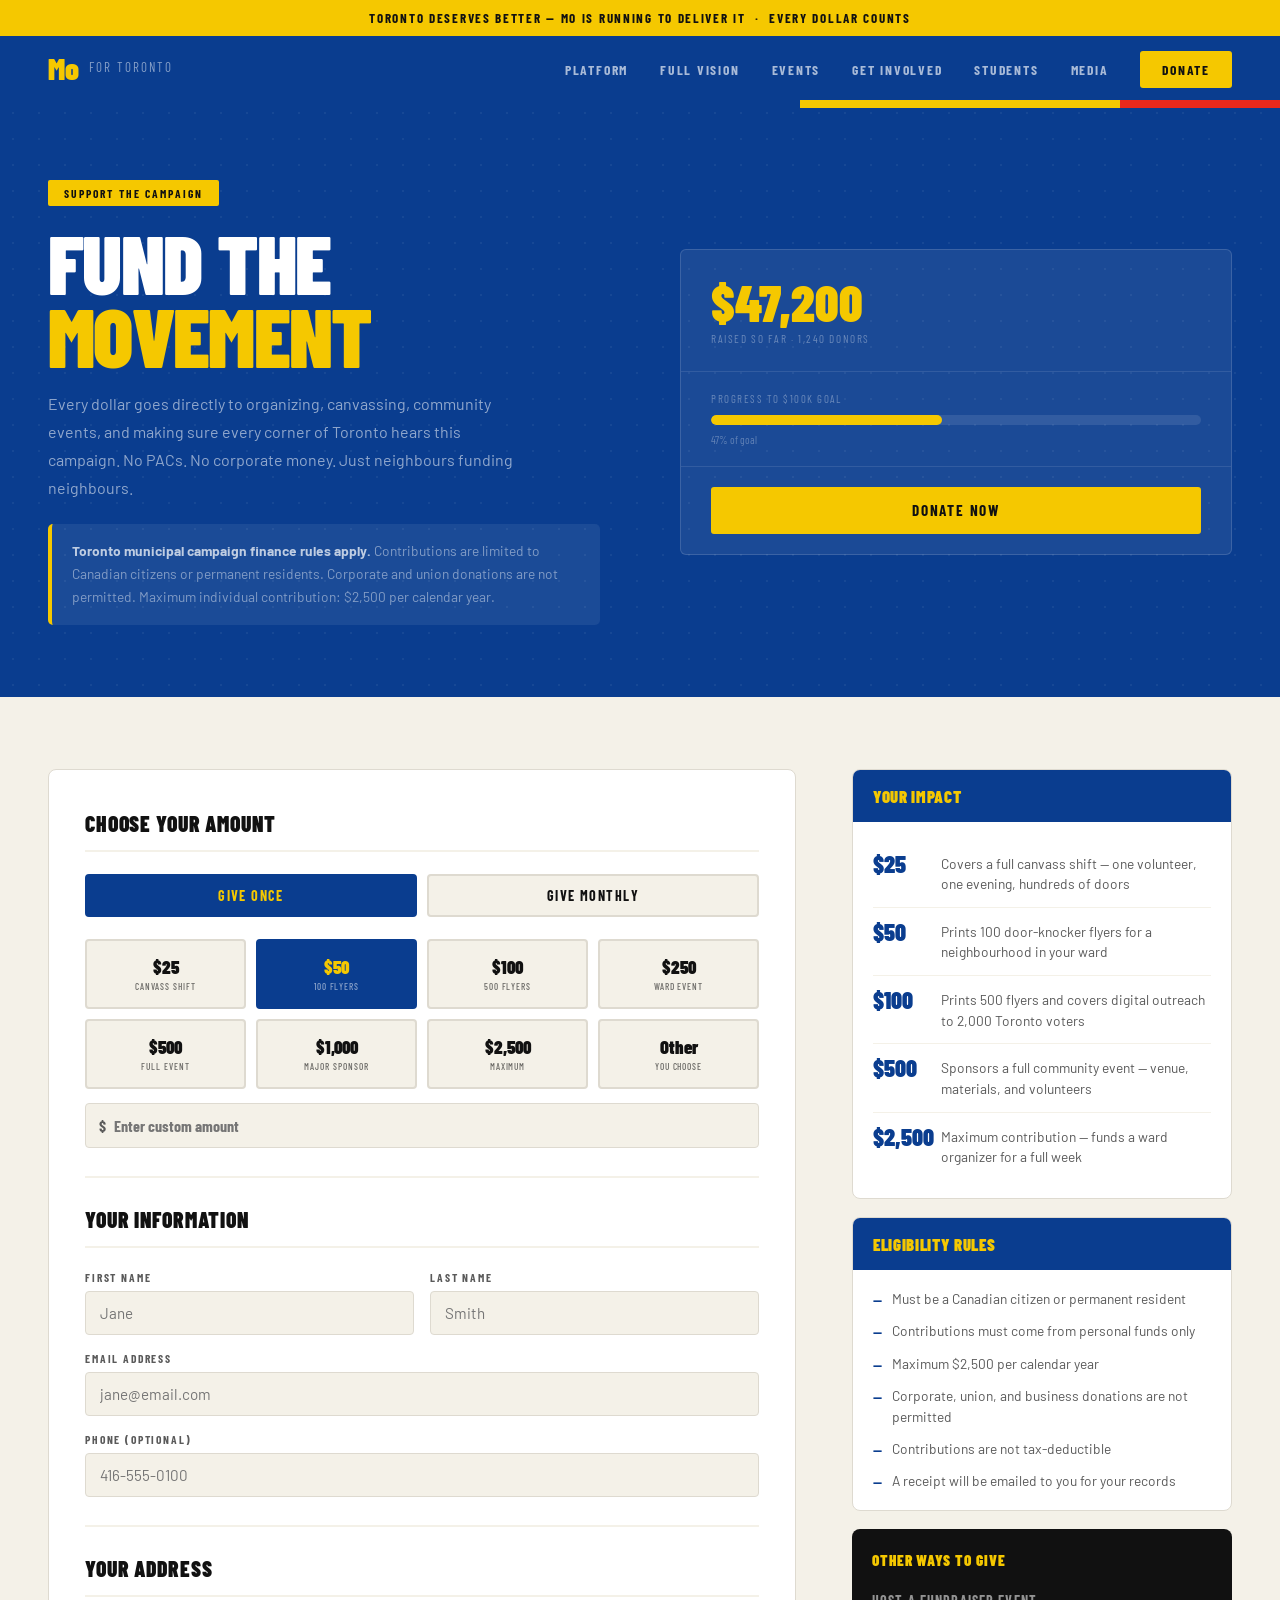
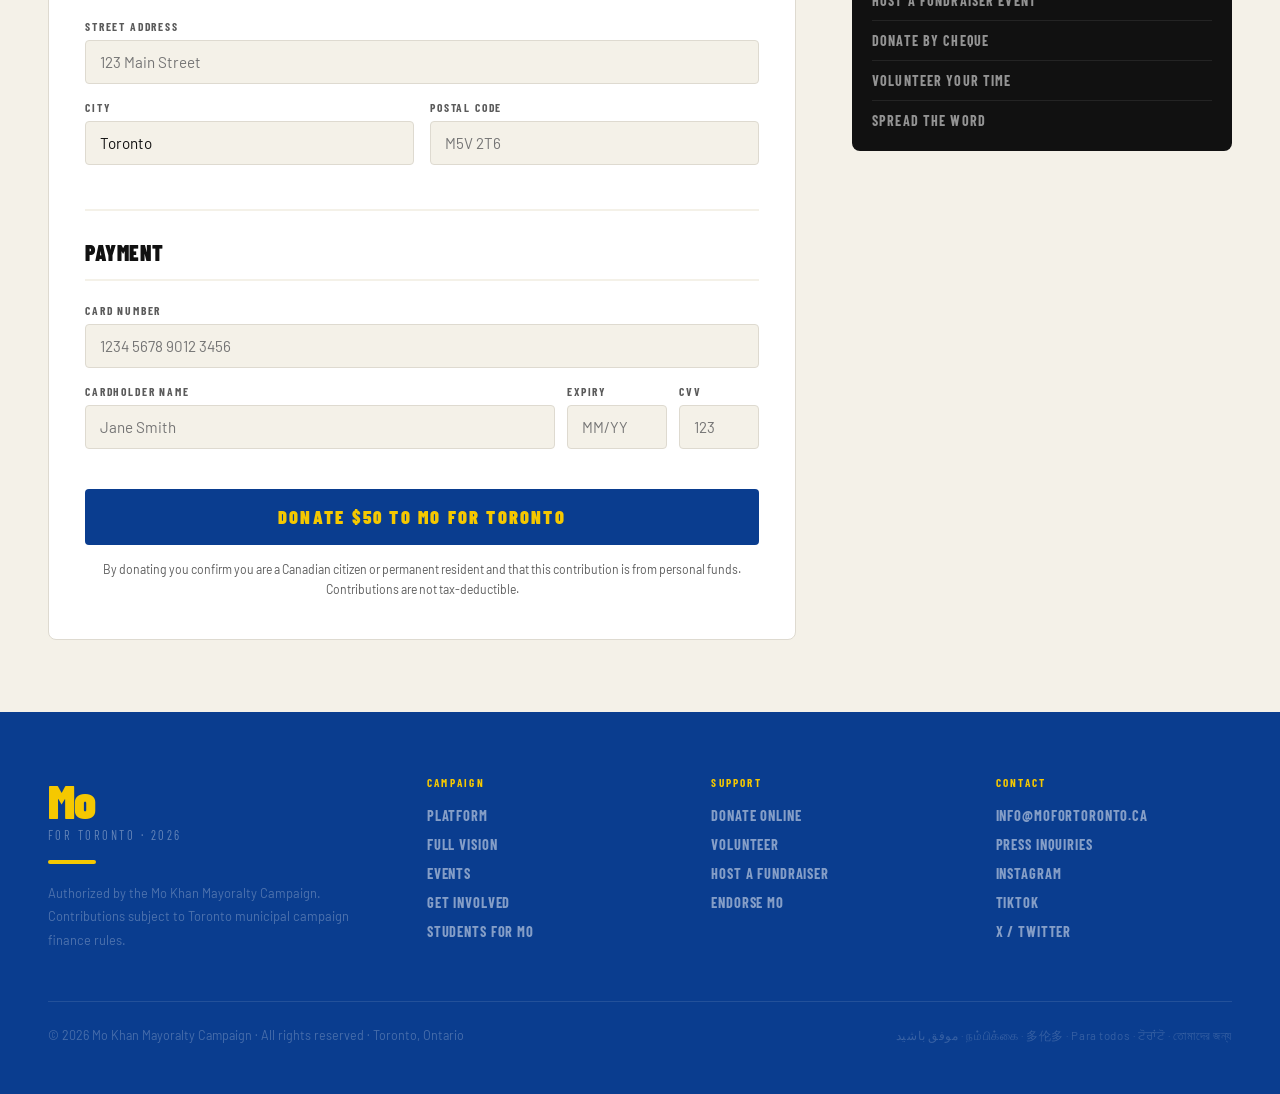
==== commit 8673b5f8: "Update donate.html" ====
--- a/donate.html
+++ b/donate.html
@@ -1,145 +1,114 @@
 <!DOCTYPE html>
 <html lang="en">
 <head>
-  <meta charset="UTF-8"/>
-  <meta name="viewport" content="width=device-width, initial-scale=1.0"/>
+  <meta charset="UTF-8"/><meta name="viewport" content="width=device-width, initial-scale=1.0"/>
   <title>Donate — Mo for Toronto</title>
+  <meta name="description" content="Donate to the Mo Khan for Mayor campaign. Every dollar funds organizing, canvassing, and community events across Toronto."/>
   <link rel="preconnect" href="https://fonts.googleapis.com">
   <link rel="preconnect" href="https://fonts.gstatic.com" crossorigin>
   <link href="https://fonts.googleapis.com/css2?family=Barlow+Condensed:ital,wght@0,400;0,700;0,900;1,900&family=Barlow:wght@400;500;700&display=swap" rel="stylesheet">
+  <link rel="stylesheet" href="shared.css">
   <style>
-    :root{--blue:#0A3D8F;--blue2:#0D4FAF;--yellow:#F5C800;--red:#E8291C;--black:#111111;--paper:#F4F1E8;--muted:#5a5a5a;--max:1200px;}
-    *,*::before,*::after{box-sizing:border-box;margin:0;padding:0;}
-    html{scroll-behavior:smooth;}
-    body{font-family:'Barlow',sans-serif;background:var(--paper);color:var(--black);overflow-x:hidden;}
-    nav{background:var(--blue);display:flex;align-items:center;justify-content:space-between;padding:0 48px;height:64px;position:sticky;top:0;z-index:100;}
-    .nav-logo{font-family:'Barlow Condensed',sans-serif;font-weight:900;font-size:1.9rem;color:var(--yellow);text-decoration:none;line-height:1;display:flex;align-items:center;gap:10px;}
-    .nav-logo span{color:rgba(255,255,255,.5);font-weight:400;font-size:.82rem;letter-spacing:.15em;text-transform:uppercase;}
-    .nav-links{display:flex;gap:36px;list-style:none;align-items:center;}
-    .nav-links a{font-family:'Barlow Condensed',sans-serif;font-weight:700;font-size:.85rem;letter-spacing:.13em;text-transform:uppercase;color:rgba(255,255,255,.65);text-decoration:none;transition:color .15s;}
-    .nav-links a:hover{color:var(--yellow);}
-    @media(max-width:600px){nav{padding:0 20px;}.nav-links{display:none;}}
-    .btn{display:inline-block;font-family:'Barlow Condensed',sans-serif;font-weight:700;font-size:.95rem;letter-spacing:.12em;text-transform:uppercase;text-decoration:none;padding:14px 30px;border-radius:3px;border:2px solid transparent;cursor:pointer;transition:transform .12s,background .15s,color .15s,border-color .15s;line-height:1;}
-    .btn:hover{transform:translateY(-2px);}
-    .btn-yellow{background:var(--yellow);color:var(--black);border-color:var(--yellow);}
-    .btn-yellow:hover{background:white;border-color:white;}
-    .btn-ghost{background:transparent;color:white;border-color:rgba(255,255,255,.45);}
-    .btn-ghost:hover{background:white;color:var(--blue);}
-    .d-hero{background:var(--blue);padding:96px 48px 80px;position:relative;overflow:hidden;}
+    .d-hero{background:var(--blue);padding:80px 48px 72px;position:relative;overflow:hidden;}
     .d-hero::before{content:'';position:absolute;inset:0;background-image:radial-gradient(circle,rgba(255,255,255,.055) 1px,transparent 1px);background-size:26px 26px;pointer-events:none;}
     .d-hero-stripe{position:absolute;top:0;left:0;right:0;height:8px;display:flex;}
     .d-hero-inner{max-width:var(--max);margin:0 auto;display:grid;grid-template-columns:1fr 1fr;gap:80px;align-items:center;position:relative;z-index:2;}
-    .d-tag{display:inline-block;background:var(--yellow);color:var(--black);font-family:'Barlow Condensed',sans-serif;font-weight:700;font-size:.72rem;letter-spacing:.18em;text-transform:uppercase;padding:6px 16px;border-radius:2px;margin-bottom:24px;}
-    .d-title{font-family:'Barlow Condensed',sans-serif;font-weight:900;font-size:clamp(52px,6.5vw,90px);line-height:.88;letter-spacing:-.02em;text-transform:uppercase;color:white;margin-bottom:22px;}
+    .d-tag{display:inline-block;background:var(--yellow);color:var(--black);font-family:'Barlow Condensed',sans-serif;font-weight:700;font-size:.72rem;letter-spacing:.18em;text-transform:uppercase;padding:6px 16px;border-radius:2px;margin-bottom:20px;}
+    .d-title{font-family:'Barlow Condensed',sans-serif;font-weight:900;font-size:clamp(52px,6.5vw,88px);line-height:.88;letter-spacing:-.02em;text-transform:uppercase;color:white;margin-bottom:18px;}
     .d-title span{color:var(--yellow);}
-    .d-body{font-size:1.05rem;line-height:1.75;color:rgba(255,255,255,.58);max-width:480px;}
-    .d-rules{margin-top:26px;padding:18px 22px;background:rgba(255,255,255,.07);border-radius:5px;border-left:4px solid var(--yellow);}
-    .d-rules p{font-size:.88rem;line-height:1.65;color:rgba(255,255,255,.48);}
-    .d-rules strong{color:rgba(255,255,255,.75);font-weight:700;}
-    .d-progress{background:rgba(255,255,255,.08);border:1.5px solid rgba(255,255,255,.14);border-radius:6px;overflow:hidden;}
-    .d-prog-top{padding:28px 32px;border-bottom:1.5px solid rgba(255,255,255,.1);}
-    .d-raised{font-family:'Barlow Condensed',sans-serif;font-weight:900;font-size:3.4rem;color:var(--yellow);line-height:1;display:block;}
-    .d-raised-lbl{font-family:'Barlow Condensed',sans-serif;font-size:.72rem;letter-spacing:.14em;text-transform:uppercase;color:rgba(255,255,255,.38);display:block;margin-top:5px;}
-    .d-prog-bar-wrap{padding:22px 32px;border-bottom:1.5px solid rgba(255,255,255,.1);}
-    .d-prog-lbl{font-family:'Barlow Condensed',sans-serif;font-size:.7rem;letter-spacing:.14em;text-transform:uppercase;color:rgba(255,255,255,.38);margin-bottom:10px;}
+    .d-body{font-size:1rem;line-height:1.75;color:rgba(255,255,255,.55);max-width:480px;}
+    .d-rules{margin-top:22px;padding:16px 20px;background:rgba(255,255,255,.07);border-radius:5px;border-left:4px solid var(--yellow);}
+    .d-rules p{font-size:.86rem;line-height:1.65;color:rgba(255,255,255,.45);}
+    .d-rules strong{color:rgba(255,255,255,.72);font-weight:700;}
+    .d-progress{background:rgba(255,255,255,.07);border:1.5px solid rgba(255,255,255,.14);border-radius:6px;overflow:hidden;}
+    .d-prog-top{padding:26px 30px;border-bottom:1.5px solid rgba(255,255,255,.1);}
+    .d-raised{font-family:'Barlow Condensed',sans-serif;font-weight:900;font-size:3.2rem;color:var(--yellow);line-height:1;display:block;}
+    .d-raised-lbl{font-family:'Barlow Condensed',sans-serif;font-size:.7rem;letter-spacing:.14em;text-transform:uppercase;color:rgba(255,255,255,.35);display:block;margin-top:5px;}
+    .d-prog-bar-wrap{padding:20px 30px;border-bottom:1.5px solid rgba(255,255,255,.1);}
+    .d-prog-lbl{font-family:'Barlow Condensed',sans-serif;font-size:.68rem;letter-spacing:.14em;text-transform:uppercase;color:rgba(255,255,255,.35);margin-bottom:10px;}
     .d-bar-bg{height:10px;background:rgba(255,255,255,.1);border-radius:999px;overflow:hidden;}
     .d-bar-fill{height:100%;width:47.2%;background:var(--yellow);border-radius:999px;}
-    .d-prog-meta{font-family:'Barlow Condensed',sans-serif;font-size:.72rem;color:rgba(255,255,255,.32);margin-top:8px;}
-    .d-prog-btns{padding:22px 32px;}
-    .d-form-section{padding:80px 48px;}
-    .d-form-inner{max-width:var(--max);margin:0 auto;display:grid;grid-template-columns:1fr 380px;gap:64px;align-items:start;}
-    .form-card{background:white;border:1.5px solid #dedad0;border-radius:8px;padding:44px 40px;}
-    .fc-title{font-family:'Barlow Condensed',sans-serif;font-weight:900;font-size:1.4rem;text-transform:uppercase;letter-spacing:.04em;margin-bottom:24px;padding-bottom:16px;border-bottom:2px solid var(--paper);}
-    .form-row{display:grid;grid-template-columns:1fr 1fr;gap:16px;margin-bottom:16px;}
-    .form-row.single{grid-template-columns:1fr;}
-    .form-group{display:flex;flex-direction:column;gap:7px;}
-    .form-label{font-family:'Barlow Condensed',sans-serif;font-weight:700;font-size:.72rem;letter-spacing:.16em;text-transform:uppercase;color:var(--muted);}
-    .form-input{font-family:'Barlow',sans-serif;font-size:.95rem;padding:12px 14px;border:1.5px solid #dedad0;border-radius:4px;background:var(--paper);color:var(--black);transition:border-color .15s,background .15s;outline:none;}
-    .form-input:focus{border-color:var(--blue);background:white;}
-    .amt-grid{display:grid;grid-template-columns:repeat(4,1fr);gap:10px;margin-bottom:16px;}
-    .amt-btn{font-family:'Barlow Condensed',sans-serif;font-weight:900;font-size:1.2rem;padding:16px 10px;border-radius:4px;border:2px solid #dedad0;background:var(--paper);cursor:pointer;transition:all .15s;text-align:center;color:var(--black);}
+    .d-prog-meta{font-family:'Barlow Condensed',sans-serif;font-size:.7rem;color:rgba(255,255,255,.3);margin-top:8px;}
+    .d-prog-btns{padding:20px 30px;}
+    .d-form-section{padding:72px 48px;}
+    .d-form-inner{max-width:var(--max);margin:0 auto;display:grid;grid-template-columns:1fr 380px;gap:56px;align-items:start;}
+    .form-card{background:white;border:1.5px solid #dedad0;border-radius:8px;padding:40px 36px;}
+    .fc-title{font-family:'Barlow Condensed',sans-serif;font-weight:900;font-size:1.35rem;text-transform:uppercase;letter-spacing:.04em;margin-bottom:22px;padding-bottom:14px;border-bottom:2px solid var(--paper);}
+    .form-divider{height:2px;background:var(--paper);margin:28px 0;}
+    .amt-grid{display:grid;grid-template-columns:repeat(4,1fr);gap:10px;margin-bottom:14px;}
+    .amt-btn{font-family:'Barlow Condensed',sans-serif;font-weight:900;font-size:1.15rem;padding:15px 10px;border-radius:4px;border:2px solid #dedad0;background:var(--paper);cursor:pointer;transition:all .15s;text-align:center;color:var(--black);}
     .amt-btn:hover{border-color:var(--blue);background:white;}
     .amt-btn.active{border-color:var(--blue);background:var(--blue);color:var(--yellow);}
     .amt-btn .sub{display:block;font-size:.58rem;font-weight:500;letter-spacing:.1em;text-transform:uppercase;margin-top:3px;opacity:.6;}
     .amt-btn.active .sub{opacity:.75;color:rgba(255,255,255,.7);}
-    .custom-wrap{position:relative;margin-bottom:24px;}
+    .custom-wrap{position:relative;margin-bottom:22px;}
     .custom-prefix{position:absolute;left:14px;top:50%;transform:translateY(-50%);font-family:'Barlow Condensed',sans-serif;font-weight:700;font-size:1rem;color:var(--muted);pointer-events:none;}
-    .custom-input{font-family:'Barlow Condensed',sans-serif;font-weight:700;font-size:1rem;padding:13px 14px 13px 28px;border:1.5px solid #dedad0;border-radius:4px;background:var(--paper);color:var(--black);width:100%;outline:none;transition:border-color .15s,background .15s;}
+    .custom-input{font-family:'Barlow Condensed',sans-serif;font-weight:700;font-size:1rem;padding:12px 14px 12px 28px;border:1.5px solid #dedad0;border-radius:4px;background:var(--paper);color:var(--black);width:100%;outline:none;transition:border-color .15s,background .15s;}
     .custom-input:focus{border-color:var(--blue);background:white;}
-    .freq-row{display:flex;gap:10px;margin-bottom:24px;}
-    .freq-btn{flex:1;font-family:'Barlow Condensed',sans-serif;font-weight:700;font-size:.88rem;letter-spacing:.1em;text-transform:uppercase;padding:12px;border-radius:4px;border:2px solid #dedad0;background:var(--paper);cursor:pointer;transition:all .15s;color:var(--black);}
+    .freq-row{display:flex;gap:10px;margin-bottom:22px;}
+    .freq-btn{flex:1;font-family:'Barlow Condensed',sans-serif;font-weight:700;font-size:.88rem;letter-spacing:.1em;text-transform:uppercase;padding:11px;border-radius:4px;border:2px solid #dedad0;background:var(--paper);cursor:pointer;transition:all .15s;color:var(--black);}
     .freq-btn.active{border-color:var(--blue);background:var(--blue);color:var(--yellow);}
     .card-row{display:grid;grid-template-columns:1fr 100px 80px;gap:12px;}
-    .form-divider{height:2px;background:var(--paper);margin:32px 0;}
-    .submit-btn{width:100%;padding:18px;border:none;border-radius:4px;background:var(--blue);color:var(--yellow);font-family:'Barlow Condensed',sans-serif;font-weight:900;font-size:1.2rem;letter-spacing:.12em;text-transform:uppercase;cursor:pointer;transition:background .15s,transform .12s;margin-top:28px;}
+    .submit-btn{width:100%;padding:17px;border:none;border-radius:4px;background:var(--blue);color:var(--yellow);font-family:'Barlow Condensed',sans-serif;font-weight:900;font-size:1.15rem;letter-spacing:.12em;text-transform:uppercase;cursor:pointer;transition:background .15s,transform .12s;margin-top:24px;}
     .submit-btn:hover{background:var(--blue2);transform:translateY(-2px);}
-    .form-disc{font-size:.78rem;color:var(--muted);line-height:1.65;margin-top:16px;text-align:center;}
-    .sidebar{display:flex;flex-direction:column;gap:20px;}
+    .form-disc{font-size:.76rem;color:var(--muted);line-height:1.65;margin-top:14px;text-align:center;}
+    .sidebar{display:flex;flex-direction:column;gap:18px;}
     .sb-card{background:white;border:1.5px solid #dedad0;border-radius:8px;overflow:hidden;}
-    .sb-header{background:var(--blue);padding:18px 22px;}
-    .sb-title{font-family:'Barlow Condensed',sans-serif;font-weight:900;font-size:1.1rem;text-transform:uppercase;letter-spacing:.04em;color:var(--yellow);}
-    .sb-body{padding:20px 22px;}
-    .impact-item{display:flex;align-items:flex-start;gap:14px;padding:14px 0;border-bottom:1px solid var(--paper);}
+    .sb-header{background:var(--blue);padding:16px 20px;}
+    .sb-title{font-family:'Barlow Condensed',sans-serif;font-weight:900;font-size:1.05rem;text-transform:uppercase;letter-spacing:.04em;color:var(--yellow);}
+    .sb-body{padding:18px 20px;}
+    .impact-item{display:flex;align-items:flex-start;gap:12px;padding:12px 0;border-bottom:1px solid var(--paper);}
     .impact-item:last-child{border-bottom:none;}
-    .impact-amt{font-family:'Barlow Condensed',sans-serif;font-weight:900;font-size:1.6rem;color:var(--blue);line-height:1;min-width:60px;}
-    .impact-desc{font-size:.88rem;line-height:1.55;color:var(--muted);padding-top:3px;}
-    .rules-list{list-style:none;display:flex;flex-direction:column;gap:12px;}
-    .rules-list li{display:flex;align-items:flex-start;gap:10px;font-size:.88rem;line-height:1.55;color:var(--muted);}
+    .impact-amt{font-family:'Barlow Condensed',sans-serif;font-weight:900;font-size:1.5rem;color:var(--blue);line-height:1;min-width:56px;}
+    .impact-desc{font-size:.86rem;line-height:1.5;color:var(--muted);padding-top:2px;}
+    .rules-list{list-style:none;display:flex;flex-direction:column;gap:10px;}
+    .rules-list li{display:flex;align-items:flex-start;gap:10px;font-size:.86rem;line-height:1.55;color:var(--muted);}
     .rules-list li::before{content:'—';color:var(--blue);font-weight:700;flex-shrink:0;margin-top:1px;}
-    .other-ways{background:var(--black);border-radius:8px;padding:24px 22px;}
-    .ow-title{font-family:'Barlow Condensed',sans-serif;font-weight:900;font-size:1rem;text-transform:uppercase;letter-spacing:.06em;color:var(--yellow);margin-bottom:14px;}
-    .ow-link{display:block;text-decoration:none;padding:13px 0;border-bottom:1px solid rgba(255,255,255,.08);color:rgba(255,255,255,.6);font-family:'Barlow Condensed',sans-serif;font-weight:700;font-size:.9rem;letter-spacing:.08em;text-transform:uppercase;transition:color .15s;}
+    .other-ways{background:var(--black);border-radius:8px;padding:22px 20px;}
+    .ow-title{font-family:'Barlow Condensed',sans-serif;font-weight:900;font-size:.95rem;text-transform:uppercase;letter-spacing:.06em;color:var(--yellow);margin-bottom:12px;}
+    .ow-link{display:block;text-decoration:none;padding:11px 0;border-bottom:1px solid rgba(255,255,255,.08);color:rgba(255,255,255,.55);font-family:'Barlow Condensed',sans-serif;font-weight:700;font-size:.88rem;letter-spacing:.08em;text-transform:uppercase;transition:color .15s;}
     .ow-link:last-child{border-bottom:none;padding-bottom:0;}
     .ow-link:hover{color:var(--yellow);}
-    footer{background:var(--blue);padding:48px;}
-    .footer-inner{max-width:var(--max);margin:0 auto;display:flex;justify-content:space-between;align-items:center;flex-wrap:wrap;gap:24px;}
-    .f-logo{font-family:'Barlow Condensed',sans-serif;font-weight:900;font-size:2.4rem;color:var(--yellow);letter-spacing:-.02em;text-decoration:none;}
-    .f-note{font-size:.78rem;color:rgba(255,255,255,.3);line-height:1.8;max-width:480px;}
-    @media(max-width:960px){.d-hero-inner{grid-template-columns:1fr;}.d-form-inner{grid-template-columns:1fr;}.sidebar{display:grid;grid-template-columns:1fr 1fr;}}
-    @media(max-width:640px){.d-hero,.d-form-section{padding:60px 24px 48px;}.form-card{padding:28px 20px;}.amt-grid{grid-template-columns:repeat(2,1fr);}.sidebar{grid-template-columns:1fr;}}
+    @media(max-width:960px){.d-hero-inner{grid-template-columns:1fr;}.d-form-inner{grid-template-columns:1fr;}.sidebar{display:grid;grid-template-columns:1fr 1fr;}.d-hero{padding:60px 24px 52px;}.d-form-section{padding:48px 24px;}}
+    @media(max-width:640px){.form-card{padding:26px 18px;}.amt-grid{grid-template-columns:repeat(2,1fr);}.card-row{grid-template-columns:1fr 1fr;}.sidebar{grid-template-columns:1fr;}}
   </style>
 </head>
 <body>
-<nav>
+<div class="ann-bar">Toronto deserves better — Mo is running to deliver it &nbsp;·&nbsp; Every dollar counts</div>
+<nav class="site-nav">
   <a class="nav-logo" href="index.html">Mo <span>for Toronto</span></a>
   <ul class="nav-links">
-    <li><a href="index.html">← Back to campaign</a></li>
     <li><a href="index.html#platform">Platform</a></li>
-    <li><a href="index.html#events">Events</a></li>
-    <li><a href="index.html#involve">Get Involved</a></li>
+    <li><a href="vision.html">Full vision</a></li>
+    <li><a href="events.html">Events</a></li>
+    <li><a href="involve.html">Get Involved</a></li>
+    <li><a href="students.html">Students</a></li>
+    <li><a href="media.html">Media</a></li>
+    <li><a href="donate.html" class="nav-cta active">Donate</a></li>
   </ul>
 </nav>
+
 <div class="d-hero">
-  <div class="d-hero-stripe">
-    <span style="background:#0A3D8F;flex:5;"></span>
-    <span style="background:#F5C800;flex:2;"></span>
-    <span style="background:#E8291C;flex:1;"></span>
-  </div>
+  <div class="d-hero-stripe"><span style="background:#0A3D8F;flex:5;"></span><span style="background:#F5C800;flex:2;"></span><span style="background:#E8291C;flex:1;"></span></div>
   <div class="d-hero-inner">
     <div>
       <div class="d-tag">Support the campaign</div>
       <h1 class="d-title">Fund the<br><span>movement</span></h1>
       <p class="d-body">Every dollar goes directly to organizing, canvassing, community events, and making sure every corner of Toronto hears this campaign. No PACs. No corporate money. Just neighbours funding neighbours.</p>
-      <div class="d-rules">
-        <p><strong>Toronto municipal campaign finance rules apply.</strong> Contributions are limited to Canadian citizens or permanent residents. Corporate and union donations are not permitted. Maximum individual contribution: $2,500 per calendar year.</p>
-      </div>
+      <div class="d-rules"><p><strong>Toronto municipal campaign finance rules apply.</strong> Contributions are limited to Canadian citizens or permanent residents. Corporate and union donations are not permitted. Maximum individual contribution: $2,500 per calendar year.</p></div>
     </div>
     <div class="d-progress">
-      <div class="d-prog-top">
-        <span class="d-raised">$47,200</span>
-        <span class="d-raised-lbl">Raised so far · 1,240 donors</span>
-      </div>
+      <div class="d-prog-top"><span class="d-raised">$47,200</span><span class="d-raised-lbl">Raised so far · 1,240 donors</span></div>
       <div class="d-prog-bar-wrap">
         <div class="d-prog-lbl">Progress to $100k goal</div>
         <div class="d-bar-bg"><div class="d-bar-fill"></div></div>
         <div class="d-prog-meta">47% of goal</div>
       </div>
-      <div class="d-prog-btns">
-        <a class="btn btn-yellow" href="#form" style="width:100%;text-align:center;display:block;">Donate now</a>
-      </div>
+      <div class="d-prog-btns"><a class="btn btn-yellow" href="#form" style="width:100%;text-align:center;display:block;">Donate now</a></div>
     </div>
   </div>
 </div>
+
 <div class="d-form-section" id="form">
   <div class="d-form-inner">
     <div class="form-card">
@@ -158,36 +127,25 @@
         <button class="amt-btn" onclick="setAmt(this,2500)">$2,500<span class="sub">Maximum</span></button>
         <button class="amt-btn" onclick="setCustom(this)">Other<span class="sub">You choose</span></button>
       </div>
-      <div class="custom-wrap">
-        <span class="custom-prefix">$</span>
-        <input class="custom-input" type="number" id="custom-amt" placeholder="Enter custom amount" min="1" max="2500"/>
-      </div>
+      <div class="custom-wrap"><span class="custom-prefix">$</span><input class="custom-input" type="number" id="custom-amt" placeholder="Enter custom amount" min="1" max="2500"/></div>
       <div class="form-divider"></div>
       <div class="fc-title">Your information</div>
-      <div class="form-row">
+      <div class="form-row-2">
         <div class="form-group"><label class="form-label">First name</label><input class="form-input" type="text" placeholder="Jane"/></div>
         <div class="form-group"><label class="form-label">Last name</label><input class="form-input" type="text" placeholder="Smith"/></div>
       </div>
-      <div class="form-row single">
-        <div class="form-group"><label class="form-label">Email address</label><input class="form-input" type="email" placeholder="jane@email.com"/></div>
-      </div>
-      <div class="form-row single">
-        <div class="form-group"><label class="form-label">Phone (optional)</label><input class="form-input" type="tel" placeholder="416-555-0100"/></div>
-      </div>
+      <div class="form-group"><label class="form-label">Email address</label><input class="form-input" type="email" placeholder="jane@email.com"/></div>
+      <div class="form-group"><label class="form-label">Phone (optional)</label><input class="form-input" type="tel" placeholder="416-555-0100"/></div>
       <div class="form-divider"></div>
       <div class="fc-title">Your address</div>
-      <div class="form-row single">
-        <div class="form-group"><label class="form-label">Street address</label><input class="form-input" type="text" placeholder="123 Main Street"/></div>
-      </div>
-      <div class="form-row">
+      <div class="form-group"><label class="form-label">Street address</label><input class="form-input" type="text" placeholder="123 Main Street"/></div>
+      <div class="form-row-2">
         <div class="form-group"><label class="form-label">City</label><input class="form-input" type="text" placeholder="Toronto" value="Toronto"/></div>
         <div class="form-group"><label class="form-label">Postal code</label><input class="form-input" type="text" placeholder="M5V 2T6"/></div>
       </div>
       <div class="form-divider"></div>
       <div class="fc-title">Payment</div>
-      <div class="form-row single">
-        <div class="form-group"><label class="form-label">Card number</label><input class="form-input" type="text" placeholder="1234 5678 9012 3456" maxlength="19"/></div>
-      </div>
+      <div class="form-group"><label class="form-label">Card number</label><input class="form-input" type="text" placeholder="1234 5678 9012 3456" maxlength="19"/></div>
       <div class="card-row">
         <div class="form-group"><label class="form-label">Cardholder name</label><input class="form-input" type="text" placeholder="Jane Smith"/></div>
         <div class="form-group"><label class="form-label">Expiry</label><input class="form-input" type="text" placeholder="MM/YY" maxlength="5"/></div>
@@ -222,18 +180,58 @@
       </div>
       <div class="other-ways">
         <div class="ow-title">Other ways to give</div>
-        <a class="ow-link" href="#">Host a fundraiser event</a>
+        <a class="ow-link" href="involve.html">Host a fundraiser event</a>
         <a class="ow-link" href="#">Donate by cheque</a>
-        <a class="ow-link" href="#">Volunteer your time</a>
+        <a class="ow-link" href="involve.html">Volunteer your time</a>
         <a class="ow-link" href="#">Spread the word</a>
       </div>
     </div>
   </div>
 </div>
-<footer>
-  <div class="footer-inner">
-    <a class="f-logo" href="index.html">Mo</a>
-    <p class="f-note">Authorized by the Mo Khan Mayoralty Campaign. Contributions subject to Toronto municipal campaign finance rules. For questions: info@mofortoronto.ca</p>
+
+<footer class="site-footer">
+  <div class="site-footer-inner">
+    <div class="site-footer-top">
+      <div class="footer-brand">
+        <span class="f-logo">Mo</span>
+        <span class="f-sub">for Toronto · 2026</span>
+        <div class="f-bar"></div>
+        <p class="f-note">Authorized by the Mo Khan Mayoralty Campaign.<br>Contributions subject to Toronto municipal campaign finance rules.</p>
+      </div>
+      <div>
+        <div class="footer-col-title">Campaign</div>
+        <ul class="footer-links">
+          <li><a href="index.html#platform">Platform</a></li>
+          <li><a href="vision.html">Full vision</a></li>
+          <li><a href="events.html">Events</a></li>
+          <li><a href="involve.html">Get involved</a></li>
+          <li><a href="students.html">Students for Mo</a></li>
+        </ul>
+      </div>
+      <div>
+        <div class="footer-col-title">Support</div>
+        <ul class="footer-links">
+          <li><a href="donate.html">Donate online</a></li>
+          <li><a href="involve.html">Volunteer</a></li>
+          <li><a href="involve.html">Host a fundraiser</a></li>
+          <li><a href="involve.html">Endorse Mo</a></li>
+        </ul>
+      </div>
+      <div>
+        <div class="footer-col-title">Contact</div>
+        <ul class="footer-links">
+          <li><a href="mailto:info@mofortoronto.ca">info@mofortoronto.ca</a></li>
+          <li><a href="media.html">Press inquiries</a></li>
+          <li><a href="#">Instagram</a></li>
+          <li><a href="#">TikTok</a></li>
+          <li><a href="#">X / Twitter</a></li>
+        </ul>
+      </div>
+    </div>
+    <div class="site-footer-bottom">
+      <span class="footer-bottom-note">© 2026 Mo Khan Mayoralty Campaign · All rights reserved · Toronto, Ontario</span>
+      <span class="footer-langs">موفق باشید · நம்பிக்கை · 多伦多 · Para todos · ਟੋਰਾਂਟੋ · তোমাদের জন্য</span>
+    </div>
   </div>
 </footer>
 <script>
@@ -242,7 +240,7 @@
   function setCustom(btn){document.querySelectorAll('.amt-btn').forEach(b=>b.classList.remove('active'));btn.classList.add('active');document.getElementById('custom-amt').focus();}
   function setFreq(btn){document.querySelectorAll('.freq-btn').forEach(b=>b.classList.remove('active'));btn.classList.add('active');updateBtn();}
   document.getElementById('custom-amt').addEventListener('input',function(){selAmt=parseFloat(this.value)||0;updateBtn();});
-  function updateBtn(){const cv=parseFloat(document.getElementById('custom-amt').value);const amt=cv>0?cv:selAmt;const freq=document.querySelector('.freq-btn.active').textContent.trim();const suffix=freq==='Give monthly'?'/mo':'';document.getElementById('submit-btn').textContent=`Donate $${amt.toLocaleString()}${suffix} to Mo for Toronto`;}
+  function updateBtn(){const cv=parseFloat(document.getElementById('custom-amt').value);const amt=cv>0?cv:selAmt;const freq=document.querySelector('.freq-btn.active').textContent.trim();const suffix=freq==='Give monthly'?'/mo':'';document.getElementById('submit-btn').textContent='Donate $'+amt.toLocaleString()+suffix+' to Mo for Toronto';}
   updateBtn();
 </script>
 </body>
--- a/shared.css
+++ b/shared.css
@@ -0,0 +1,97 @@
+/* ── MO FOR TORONTO — SHARED STYLES ── */
+:root {
+  --blue:#0A3D8F; --blue2:#0D4FAF; --yellow:#F5C800; --yellow2:#C49A00;
+  --red:#E8291C; --black:#111111; --paper:#F4F1E8; --muted:#5a5a5a; --max:1200px;
+}
+*,*::before,*::after{box-sizing:border-box;margin:0;padding:0;}
+html{scroll-behavior:smooth;}
+body{font-family:'Barlow',sans-serif;background:var(--paper);color:var(--black);overflow-x:hidden;}
+
+/* ANN BAR */
+.ann-bar{background:var(--yellow);color:var(--black);font-family:'Barlow Condensed',sans-serif;font-weight:700;font-size:.82rem;letter-spacing:.13em;text-transform:uppercase;text-align:center;padding:10px 24px;}
+
+/* NAV */
+nav.site-nav{background:var(--blue);display:flex;align-items:center;justify-content:space-between;padding:0 48px;height:64px;position:sticky;top:0;z-index:100;}
+.nav-logo{font-family:'Barlow Condensed',sans-serif;font-weight:900;font-size:1.9rem;color:var(--yellow);text-decoration:none;line-height:1;display:flex;align-items:center;gap:10px;}
+.nav-logo span{color:rgba(255,255,255,.5);font-weight:400;font-size:.82rem;letter-spacing:.15em;text-transform:uppercase;}
+.nav-links{display:flex;gap:32px;list-style:none;align-items:center;}
+.nav-links a{font-family:'Barlow Condensed',sans-serif;font-weight:700;font-size:.85rem;letter-spacing:.13em;text-transform:uppercase;color:rgba(255,255,255,.65);text-decoration:none;transition:color .15s;}
+.nav-links a:hover, .nav-links a.active{color:var(--yellow);}
+.nav-cta{background:var(--yellow)!important;color:var(--black)!important;padding:10px 22px;border-radius:3px;}
+.nav-cta:hover{background:white!important;color:var(--blue)!important;}
+
+/* BUTTONS */
+.btn{display:inline-block;font-family:'Barlow Condensed',sans-serif;font-weight:700;font-size:.95rem;letter-spacing:.12em;text-transform:uppercase;text-decoration:none;padding:14px 30px;border-radius:3px;border:2px solid transparent;cursor:pointer;transition:transform .12s,background .15s,color .15s,border-color .15s;line-height:1;}
+.btn:hover{transform:translateY(-2px);}
+.btn-yellow{background:var(--yellow);color:var(--black);border-color:var(--yellow);}
+.btn-yellow:hover{background:white;border-color:white;}
+.btn-ghost{background:transparent;color:white;border-color:rgba(255,255,255,.45);}
+.btn-ghost:hover{background:white;color:var(--blue);border-color:white;}
+.btn-blue{background:var(--blue);color:white;border-color:var(--blue);}
+.btn-blue:hover{background:var(--blue2);}
+.btn-outline{background:transparent;color:var(--black);border-color:var(--black);}
+.btn-outline:hover{background:var(--black);color:white;}
+.btn-red{background:var(--red);color:white;border-color:var(--red);}
+.btn-ghost-dark{background:transparent;color:var(--black);border-color:rgba(0,0,0,.3);}
+.btn-ghost-dark:hover{background:var(--black);color:white;}
+
+/* SECTIONS */
+.section{padding:96px 48px;}
+.section-inner{max-width:var(--max);margin:0 auto;}
+.eyebrow{font-family:'Barlow Condensed',sans-serif;font-weight:700;font-size:.72rem;letter-spacing:.22em;text-transform:uppercase;color:var(--blue);display:block;margin-bottom:12px;}
+.eyebrow-white{color:var(--yellow);}
+.section-title{font-family:'Barlow Condensed',sans-serif;font-weight:900;font-size:clamp(44px,5vw,76px);line-height:.9;letter-spacing:-.01em;text-transform:uppercase;margin-bottom:22px;}
+.section-body{font-size:1.05rem;line-height:1.78;color:var(--muted);max-width:580px;}
+
+/* PAGE HERO (reusable) */
+.page-hero{background:var(--blue);padding:80px 48px 72px;position:relative;overflow:hidden;}
+.page-hero::before{content:'';position:absolute;inset:0;background-image:radial-gradient(circle,rgba(255,255,255,.055) 1px,transparent 1px);background-size:26px 26px;pointer-events:none;}
+.page-hero-stripe{position:absolute;top:0;left:0;right:0;height:8px;display:flex;}
+.page-hero-inner{max-width:var(--max);margin:0 auto;position:relative;z-index:2;}
+.page-back{font-family:'Barlow Condensed',sans-serif;font-weight:700;font-size:.8rem;letter-spacing:.14em;text-transform:uppercase;color:rgba(255,255,255,.4);text-decoration:none;display:inline-flex;align-items:center;gap:8px;margin-bottom:28px;transition:color .15s;}
+.page-back:hover{color:var(--yellow);}
+.page-tag{display:inline-block;background:var(--yellow);color:var(--black);font-family:'Barlow Condensed',sans-serif;font-weight:700;font-size:.72rem;letter-spacing:.18em;text-transform:uppercase;padding:6px 16px;border-radius:2px;margin-bottom:18px;}
+.page-title{font-family:'Barlow Condensed',sans-serif;font-weight:900;font-size:clamp(52px,7vw,96px);line-height:.88;letter-spacing:-.02em;text-transform:uppercase;color:white;margin-bottom:18px;}
+.page-title span{color:var(--yellow);}
+.page-intro{font-size:1.1rem;line-height:1.75;color:rgba(255,255,255,.58);max-width:640px;}
+
+/* SHARED FOOTER */
+.site-footer{background:var(--blue);padding:64px 48px 48px;}
+.site-footer-inner{max-width:var(--max);margin:0 auto;}
+.site-footer-top{display:grid;grid-template-columns:1.4fr 1fr 1fr 1fr;gap:48px;margin-bottom:48px;}
+.footer-brand .f-logo{font-family:'Barlow Condensed',sans-serif;font-weight:900;font-size:3rem;color:var(--yellow);letter-spacing:-.02em;display:block;line-height:1;margin-bottom:4px;}
+.footer-brand .f-sub{font-family:'Barlow Condensed',sans-serif;font-weight:400;font-size:.78rem;letter-spacing:.2em;text-transform:uppercase;color:rgba(255,255,255,.36);margin-bottom:18px;display:block;}
+.footer-brand .f-bar{width:48px;height:4px;background:var(--yellow);border-radius:2px;margin-bottom:18px;}
+.footer-brand .f-note{font-size:.8rem;color:rgba(255,255,255,.28);line-height:1.85;}
+.footer-col-title{font-family:'Barlow Condensed',sans-serif;font-weight:700;font-size:.7rem;letter-spacing:.2em;text-transform:uppercase;color:var(--yellow);margin-bottom:16px;}
+.footer-links{list-style:none;display:flex;flex-direction:column;gap:10px;}
+.footer-links a{font-family:'Barlow Condensed',sans-serif;font-weight:700;font-size:.9rem;letter-spacing:.06em;text-transform:uppercase;color:rgba(255,255,255,.5);text-decoration:none;transition:color .15s;}
+.footer-links a:hover{color:var(--yellow);}
+.site-footer-bottom{border-top:1px solid rgba(255,255,255,.1);padding-top:24px;display:flex;justify-content:space-between;align-items:center;flex-wrap:wrap;gap:16px;}
+.footer-bottom-note{font-size:.78rem;color:rgba(255,255,255,.25);line-height:1.6;}
+.footer-langs{font-size:.72rem;color:rgba(255,255,255,.18);letter-spacing:.05em;}
+
+/* FORMS */
+.form-group{display:flex;flex-direction:column;gap:7px;margin-bottom:16px;}
+.form-label{font-family:'Barlow Condensed',sans-serif;font-weight:700;font-size:.72rem;letter-spacing:.16em;text-transform:uppercase;color:var(--muted);}
+.form-input,.form-select,.form-textarea{font-family:'Barlow',sans-serif;font-size:.95rem;padding:12px 14px;border:1.5px solid #dedad0;border-radius:4px;background:var(--paper);color:var(--black);transition:border-color .15s,background .15s;outline:none;width:100%;}
+.form-input:focus,.form-select:focus,.form-textarea:focus{border-color:var(--blue);background:white;}
+.form-textarea{resize:vertical;min-height:120px;}
+.form-row-2{display:grid;grid-template-columns:1fr 1fr;gap:16px;}
+
+/* ANIMATIONS */
+@keyframes riseIn{from{opacity:0;transform:translateY(22px);}to{opacity:1;transform:translateY(0);}}
+
+/* RESPONSIVE */
+@media(max-width:900px){
+  nav.site-nav{padding:0 24px;}
+  .nav-links{display:none;}
+  .section{padding:64px 24px;}
+  .page-hero{padding:60px 24px 52px;}
+  .site-footer{padding:48px 24px 36px;}
+  .site-footer-top{grid-template-columns:1fr 1fr;gap:32px;}
+}
+@media(max-width:560px){
+  .site-footer-top{grid-template-columns:1fr;}
+  .form-row-2{grid-template-columns:1fr;}
+}
